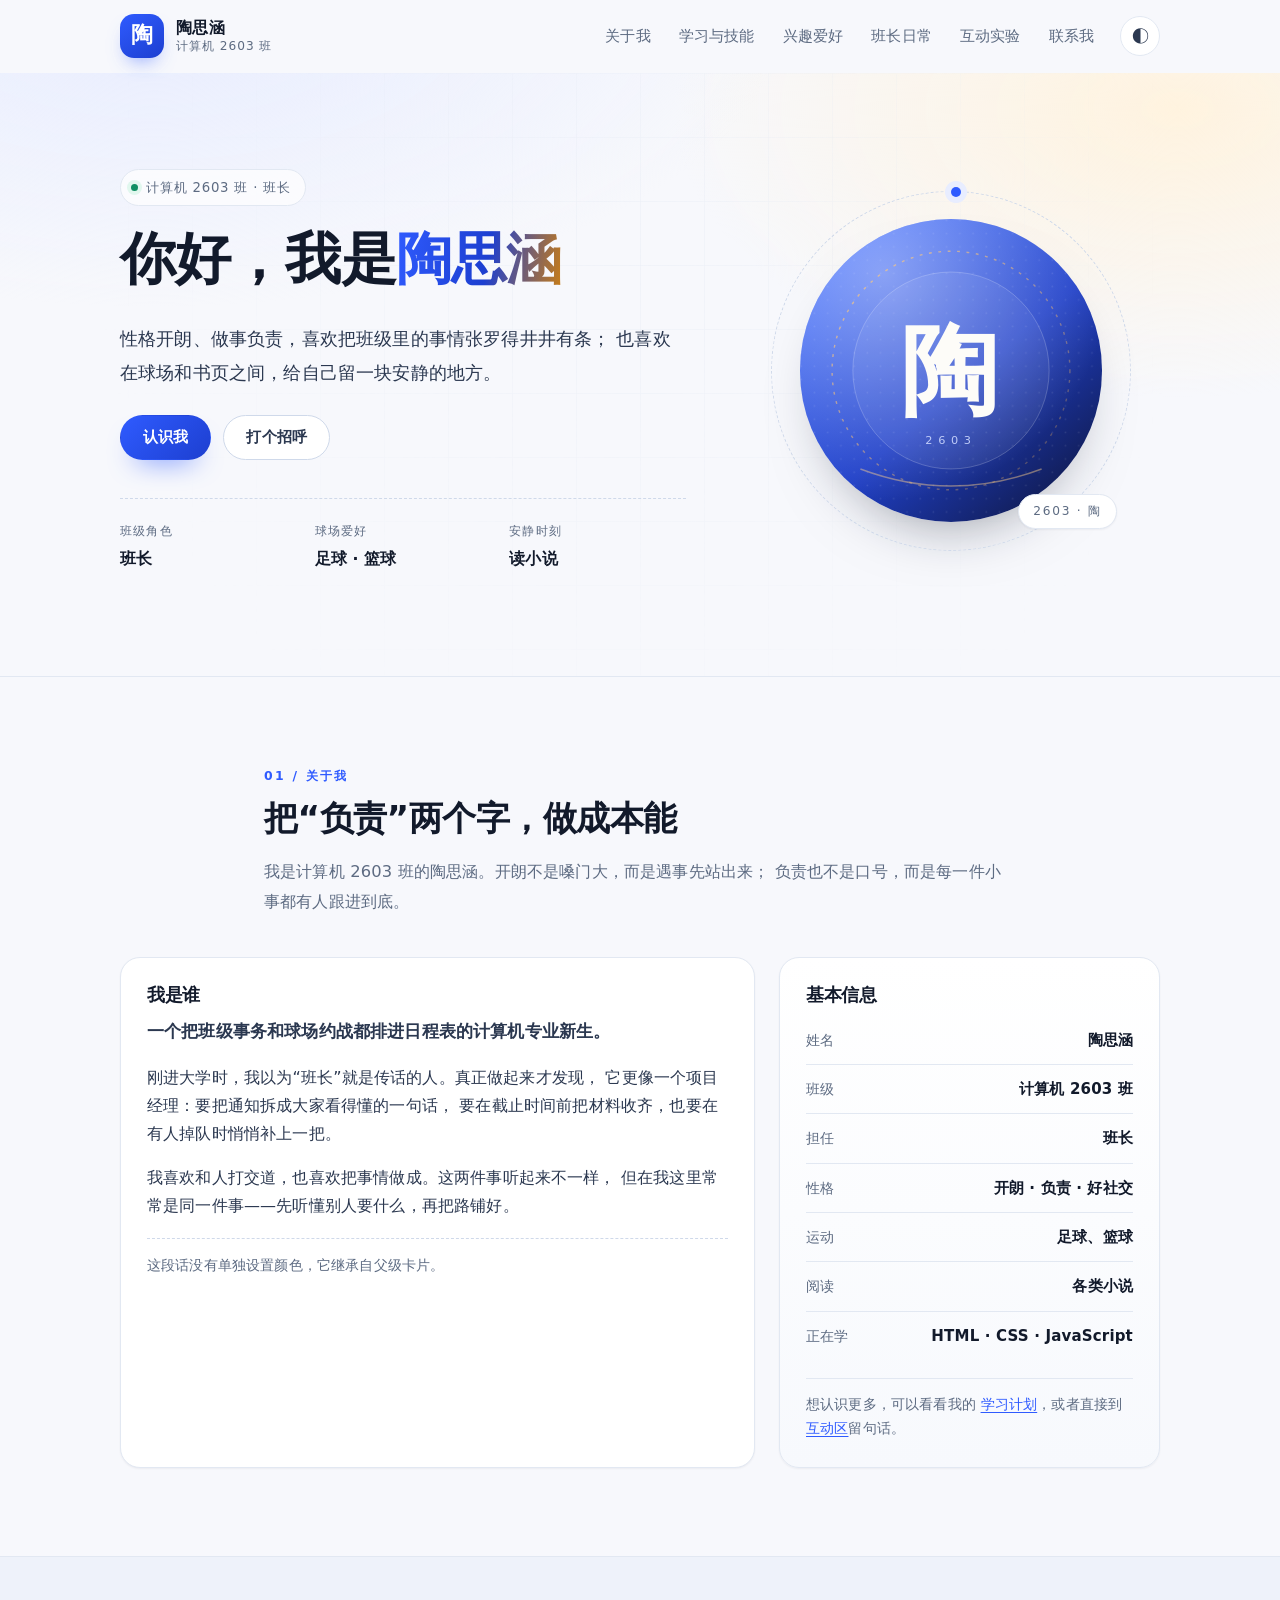
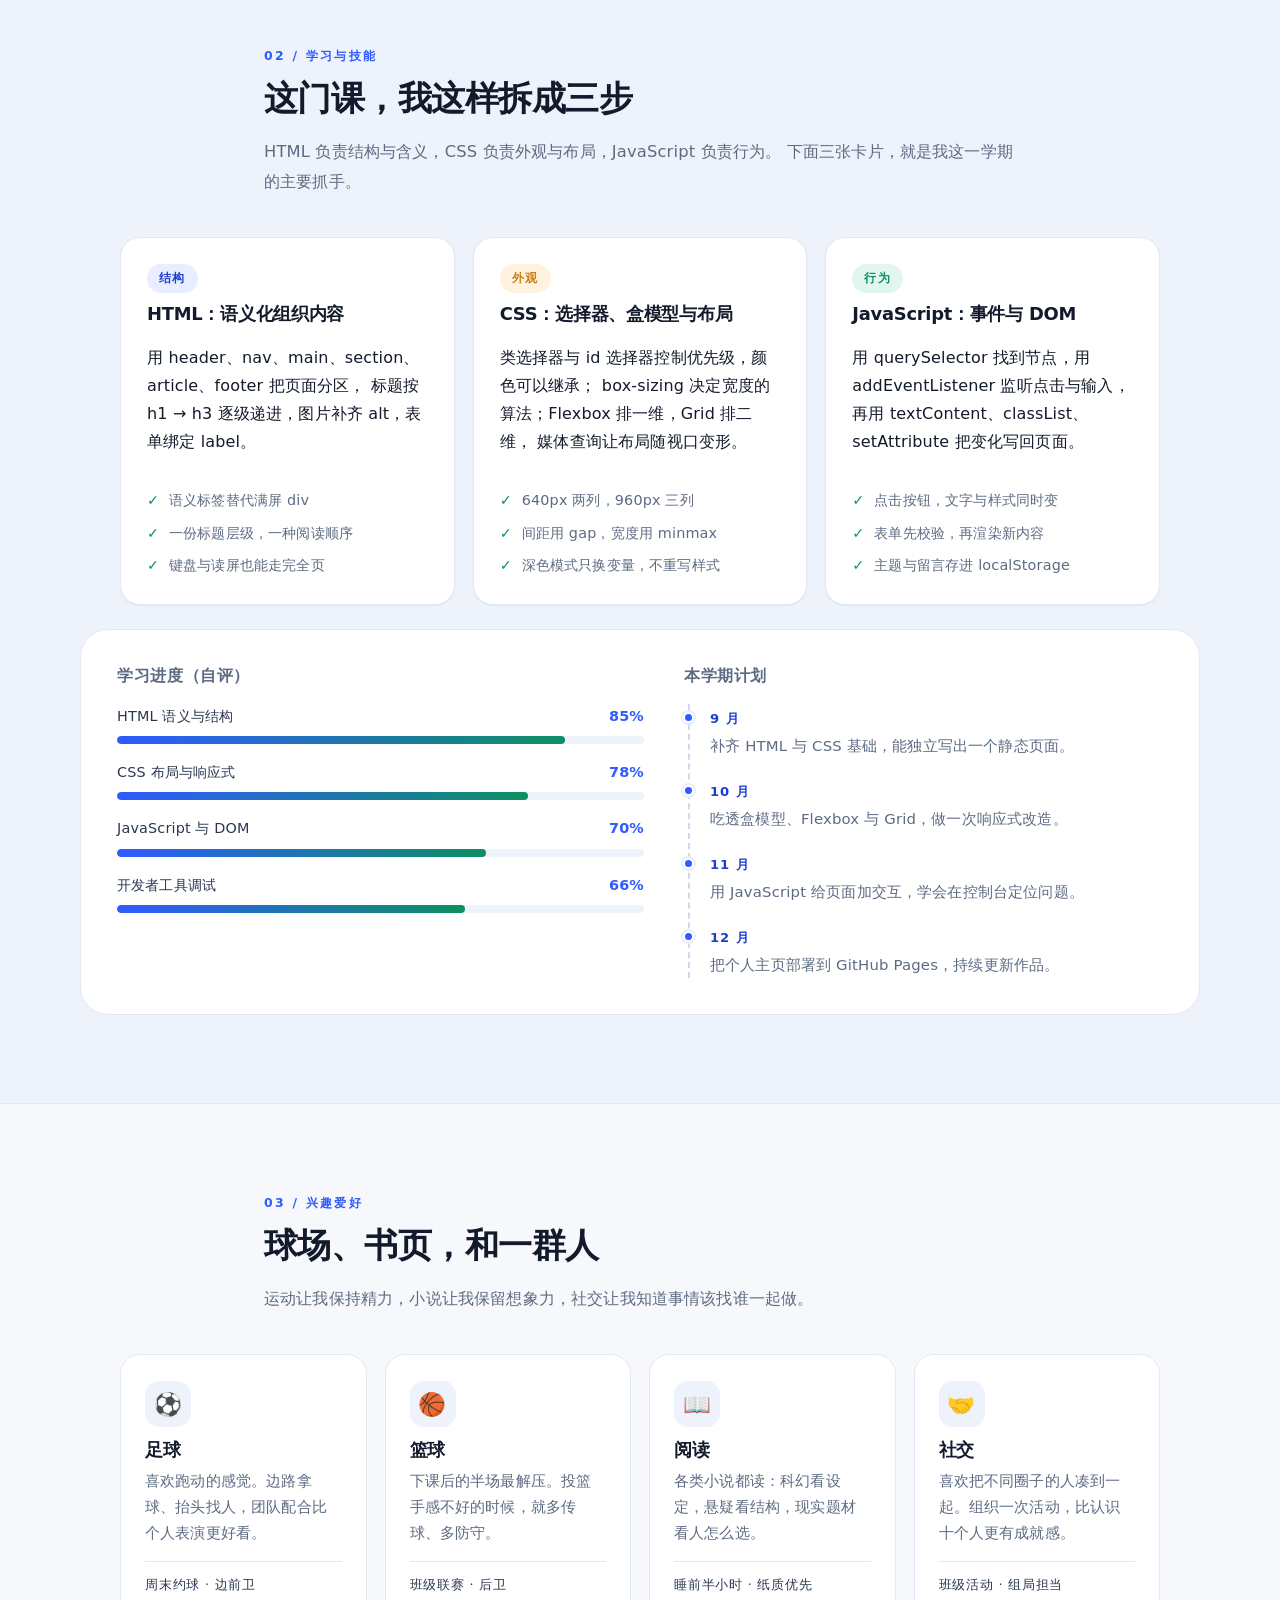
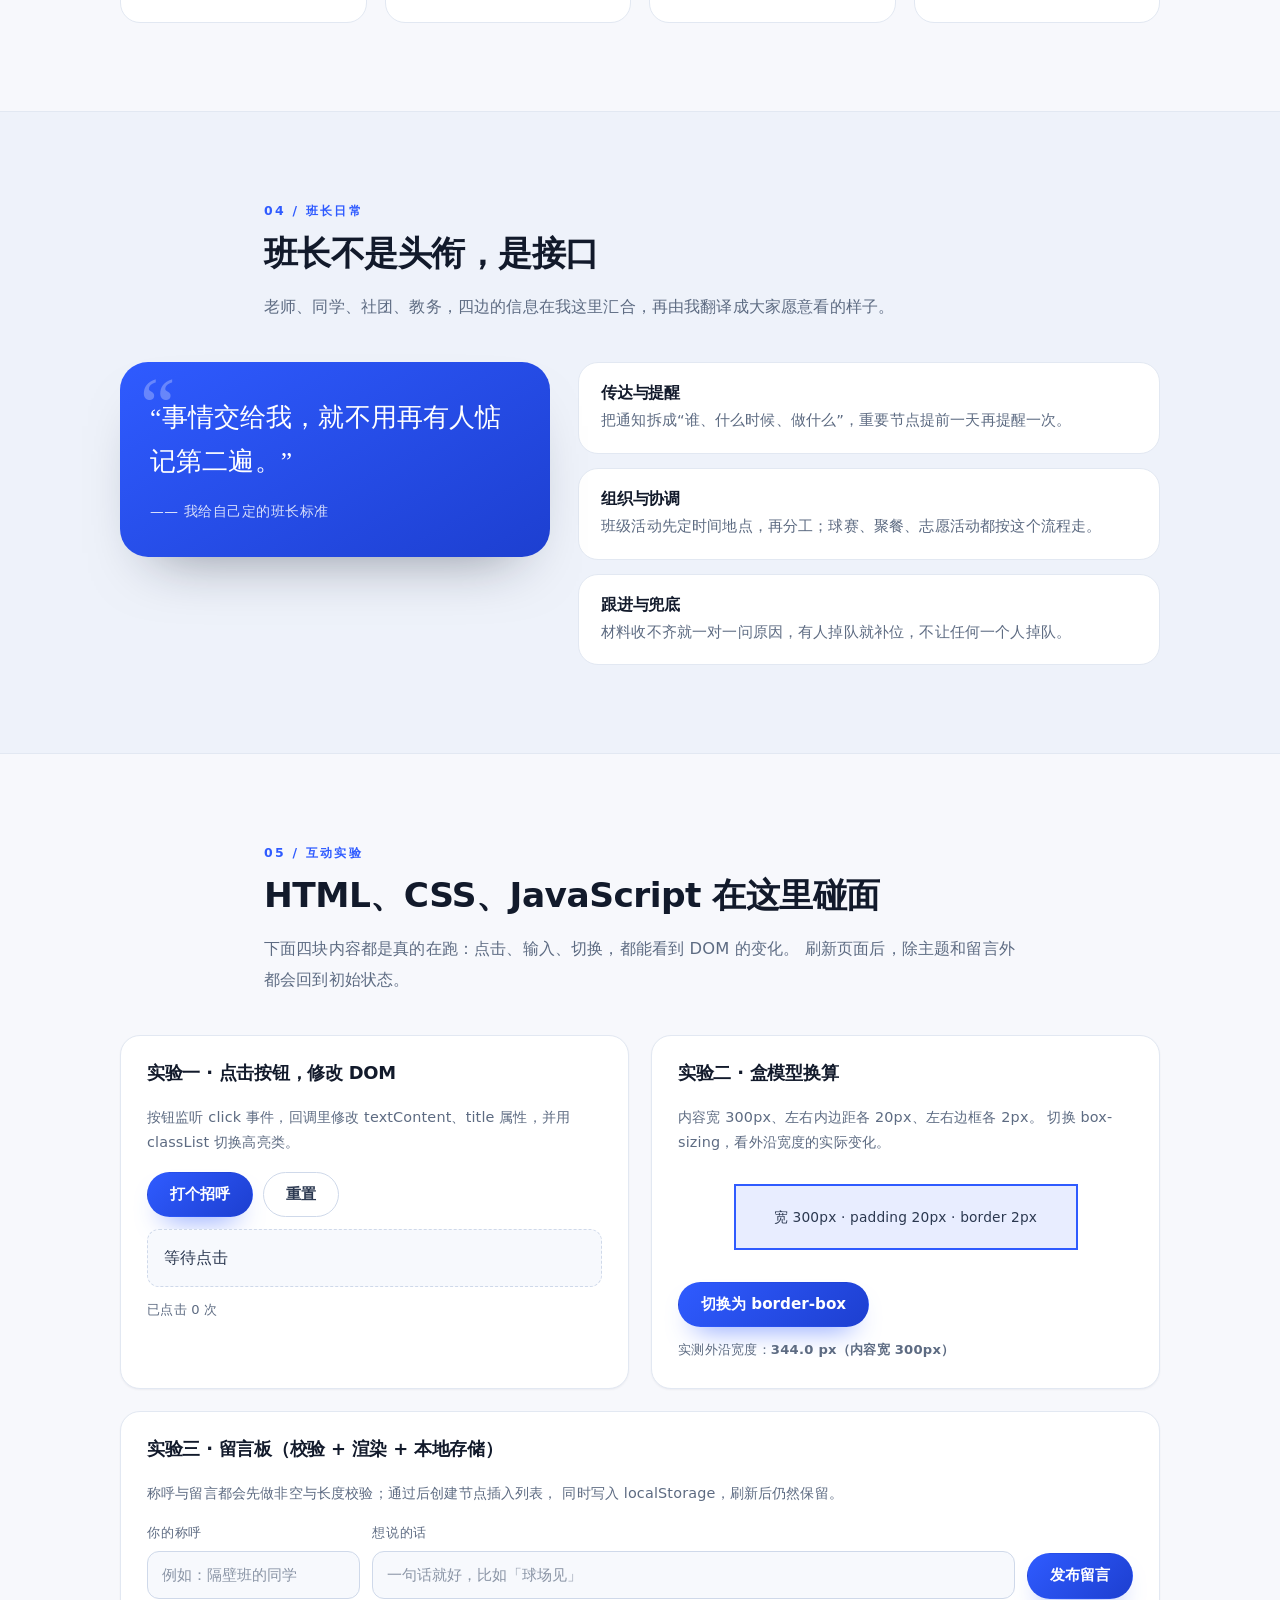
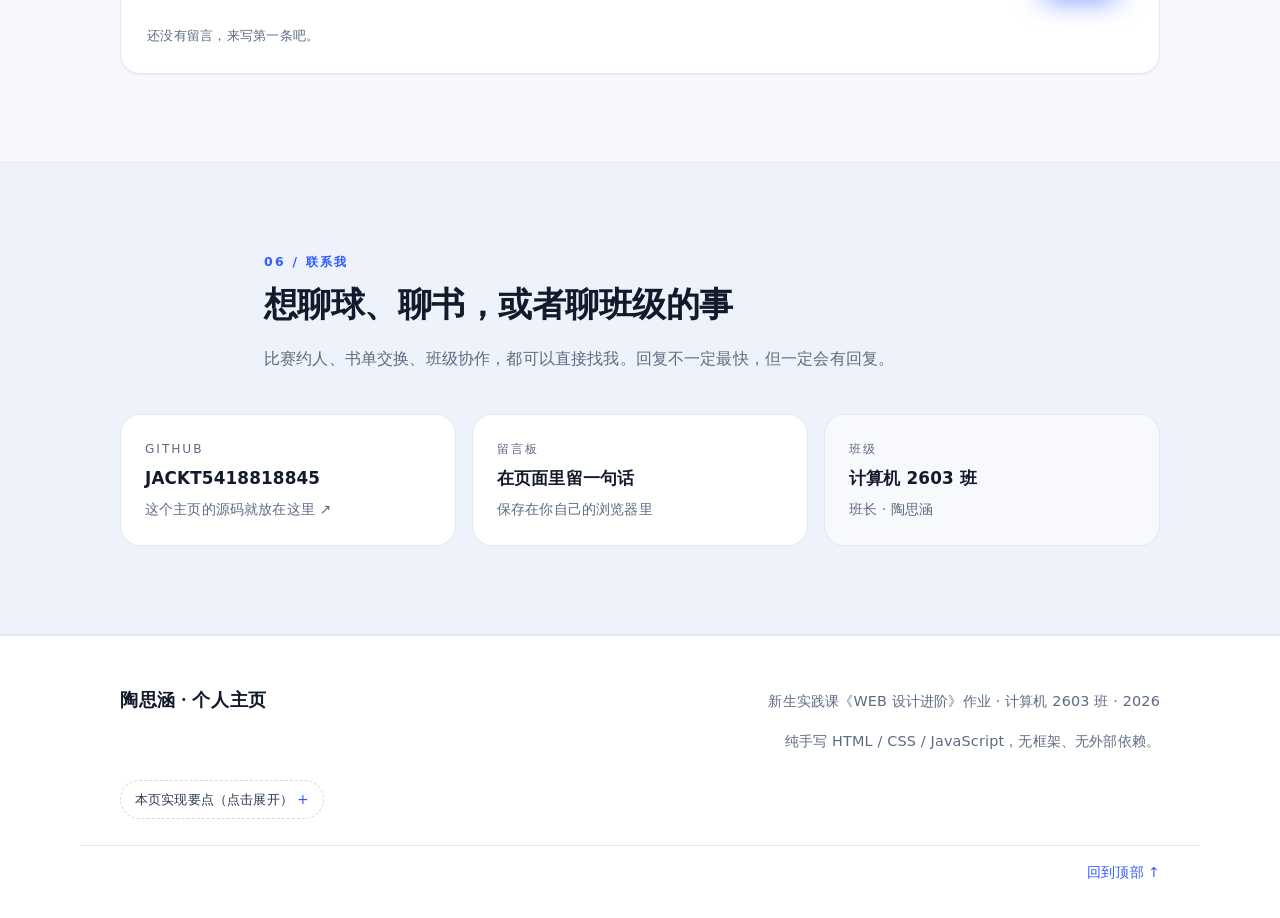
==== index.html @ db50f6ca "初始提交：陶思涵个人主页（HTML/CSS/JavaScript 手写，含交互实验区）" ====
<!doctype html>
<html lang="zh-CN">
<head>
  <meta charset="UTF-8">
  <meta name="viewport" content="width=device-width, initial-scale=1">
  <meta name="description" content="陶思涵的个人主页：计算机 2603 班班长，喜欢足球、篮球与阅读。用 HTML、CSS 与 JavaScript 从零手写。">
  <meta name="author" content="陶思涵">
  <meta name="theme-color" content="#f6f7fb">
  <title>陶思涵 · 个人主页 | 计算机 2603 班</title>
  <link rel="icon" href="assets/favicon.svg" type="image/svg+xml">
  <link rel="stylesheet" href="css/style.css">
  <script src="js/main.js" defer></script>
</head>
<body>
  <a class="skip-link" href="#main">跳到主要内容</a>

  <!-- ============ 页头：品牌、导航、主题切换 ============ -->
  <header class="site-header" id="top">
    <div class="header-inner">
      <a class="brand" href="#top">
        <span class="brand__mark" aria-hidden="true">陶</span>
        <span class="brand__text">
          <strong>陶思涵</strong>
          <small>计算机 2603 班</small>
        </span>
      </a>

      <button class="nav-toggle" id="nav-toggle" type="button"
              aria-expanded="false" aria-controls="primary-nav" aria-label="打开导航菜单">
        <span></span><span></span><span></span>
      </button>

      <nav class="site-nav" id="primary-nav" aria-label="主导航">
        <ul>
          <li><a href="#about">关于我</a></li>
          <li><a href="#skills">学习与技能</a></li>
          <li><a href="#interests">兴趣爱好</a></li>
          <li><a href="#duty">班长日常</a></li>
          <li><a href="#lab">互动实验</a></li>
          <li><a href="#contact">联系我</a></li>
        </ul>
      </nav>

      <button class="theme-toggle" id="theme-toggle" type="button"
              aria-pressed="false" aria-label="切换到深色模式">
        <span class="theme-toggle__icon" aria-hidden="true">◐</span>
      </button>
    </div>
  </header>

  <main id="main">
    <!-- ============ 首屏 ============ -->
    <section class="hero" aria-labelledby="hero-title">
      <div class="hero__glow" aria-hidden="true"></div>
      <div class="hero__inner">
        <div class="hero__copy">
          <p class="eyebrow">
            <span class="dot" aria-hidden="true"></span>
            计算机 2603 班 · 班长
          </p>
          <h1 id="hero-title">
            你好，我是<strong>陶思涵</strong>
          </h1>
          <p class="hero__lead">
            性格开朗、做事负责，喜欢把班级里的事情张罗得井井有条；
            也喜欢在球场和书页之间，给自己留一块安静的地方。
          </p>
          <div class="hero__actions">
            <a class="btn btn--primary" href="#about">认识我</a>
            <a class="btn btn--ghost" href="#lab">打个招呼</a>
          </div>
          <dl class="hero__stats">
            <div>
              <dt>班级角色</dt>
              <dd>班长</dd>
            </div>
            <div>
              <dt>球场爱好</dt>
              <dd>足球 · 篮球</dd>
            </div>
            <div>
              <dt>安静时刻</dt>
              <dd>读小说</dd>
            </div>
          </dl>
        </div>

        <div class="hero__portrait">
          <div class="portrait-ring" aria-hidden="true"></div>
          <img class="portrait" src="assets/avatar.svg" width="320" height="320"
               alt="陶思涵的头像：深蓝底色上的「陶」字标识">
          <p class="portrait__caption">2603 · 陶</p>
        </div>
      </div>
    </section>

    <!-- ============ 关于我 ============ -->
    <section class="section" id="about" aria-labelledby="about-title">
      <header class="section__head reveal">
        <p class="section__index">01 / 关于我</p>
        <h2 id="about-title">把“负责”两个字，做成本能</h2>
        <p class="section__desc">
          我是计算机 2603 班的陶思涵。开朗不是嗓门大，而是遇事先站出来；
          负责也不是口号，而是每一件小事都有人跟进到底。
        </p>
      </header>

      <div class="about-grid">
        <article class="card card--intro reveal">
          <h3>我是谁</h3>
          <p class="lede">
            一个把班级事务和球场约战都排进日程表的计算机专业新生。
          </p>
          <p>
            刚进大学时，我以为“班长”就是传话的人。真正做起来才发现，
            它更像一个项目经理：要把通知拆成大家看得懂的一句话，
            要在截止时间前把材料收齐，也要在有人掉队时悄悄补上一把。
          </p>
          <p>
            我喜欢和人打交道，也喜欢把事情做成。这两件事听起来不一样，
            但在我这里常常是同一件事——先听懂别人要什么，再把路铺好。
          </p>
          <p class="inherit-note">
            这段话没有单独设置颜色，它继承自父级卡片。
          </p>
        </article>

        <aside class="card card--facts reveal" aria-labelledby="facts-title">
          <h3 id="facts-title">基本信息</h3>
          <dl class="facts">
            <div><dt>姓名</dt><dd>陶思涵</dd></div>
            <div><dt>班级</dt><dd>计算机 2603 班</dd></div>
            <div><dt>担任</dt><dd>班长</dd></div>
            <div><dt>性格</dt><dd>开朗 · 负责 · 好社交</dd></div>
            <div><dt>运动</dt><dd>足球、篮球</dd></div>
            <div><dt>阅读</dt><dd>各类小说</dd></div>
            <div><dt>正在学</dt><dd>HTML · CSS · JavaScript</dd></div>
          </dl>
          <p class="facts__note">
            想认识更多，可以看看我的
            <a href="#skills">学习计划</a>，或者直接到<a href="#lab">互动区</a>留句话。
          </p>
        </aside>
      </div>
    </section>

    <!-- ============ 学习与技能 ============ -->
    <section class="section section--tint" id="skills" aria-labelledby="skills-title">
      <header class="section__head reveal">
        <p class="section__index">02 / 学习与技能</p>
        <h2 id="skills-title">这门课，我这样拆成三步</h2>
        <p class="section__desc">
          HTML 负责结构与含义，CSS 负责外观与布局，JavaScript 负责行为。
          下面三张卡片，就是我这一学期的主要抓手。
        </p>
      </header>

      <div class="skill-cards">
        <article class="card card--skill reveal">
          <span class="card__tag">结构</span>
          <h3>HTML：语义化组织内容</h3>
          <p>
            用 header、nav、main、section、article、footer 把页面分区，
            标题按 h1 → h3 逐级递进，图片补齐 alt，表单绑定 label。
          </p>
          <ul class="check-list">
            <li>语义标签替代满屏 div</li>
            <li>一份标题层级，一种阅读顺序</li>
            <li>键盘与读屏也能走完全页</li>
          </ul>
        </article>

        <article class="card card--skill reveal">
          <span class="card__tag card__tag--alt">外观</span>
          <h3>CSS：选择器、盒模型与布局</h3>
          <p>
            类选择器与 id 选择器控制优先级，颜色可以继承；
            box-sizing 决定宽度的算法；Flexbox 排一维，Grid 排二维，
            媒体查询让布局随视口变形。
          </p>
          <ul class="check-list">
            <li>640px 两列，960px 三列</li>
            <li>间距用 gap，宽度用 minmax</li>
            <li>深色模式只换变量，不重写样式</li>
          </ul>
        </article>

        <article class="card card--skill reveal">
          <span class="card__tag card__tag--third">行为</span>
          <h3>JavaScript：事件与 DOM</h3>
          <p>
            用 querySelector 找到节点，用 addEventListener 监听点击与输入，
            再用 textContent、classList、setAttribute 把变化写回页面。
          </p>
          <ul class="check-list">
            <li>点击按钮，文字与样式同时变</li>
            <li>表单先校验，再渲染新内容</li>
            <li>主题与留言存进 localStorage</li>
          </ul>
        </article>
      </div>

      <div class="skills-panel reveal">
        <div class="skills-panel__meters">
          <h3>学习进度（自评）</h3>
          <div class="meter">
            <div class="meter__label"><span>HTML 语义与结构</span><span>85%</span></div>
            <div class="meter__track"><div class="meter__bar" style="--value: 85%"></div></div>
          </div>
          <div class="meter">
            <div class="meter__label"><span>CSS 布局与响应式</span><span>78%</span></div>
            <div class="meter__track"><div class="meter__bar" style="--value: 78%"></div></div>
          </div>
          <div class="meter">
            <div class="meter__label"><span>JavaScript 与 DOM</span><span>70%</span></div>
            <div class="meter__track"><div class="meter__bar" style="--value: 70%"></div></div>
          </div>
          <div class="meter">
            <div class="meter__label"><span>开发者工具调试</span><span>66%</span></div>
            <div class="meter__track"><div class="meter__bar" style="--value: 66%"></div></div>
          </div>
        </div>

        <div class="skills-panel__plan">
          <h3>本学期计划</h3>
          <ol class="timeline">
            <li>
              <span class="timeline__when">9 月</span>
              <p>补齐 HTML 与 CSS 基础，能独立写出一个静态页面。</p>
            </li>
            <li>
              <span class="timeline__when">10 月</span>
              <p>吃透盒模型、Flexbox 与 Grid，做一次响应式改造。</p>
            </li>
            <li>
              <span class="timeline__when">11 月</span>
              <p>用 JavaScript 给页面加交互，学会在控制台定位问题。</p>
            </li>
            <li>
              <span class="timeline__when">12 月</span>
              <p>把个人主页部署到 GitHub Pages，持续更新作品。</p>
            </li>
          </ol>
        </div>
      </div>
    </section>

    <!-- ============ 兴趣爱好 ============ -->
    <section class="section" id="interests" aria-labelledby="interests-title">
      <header class="section__head reveal">
        <p class="section__index">03 / 兴趣爱好</p>
        <h2 id="interests-title">球场、书页，和一群人</h2>
        <p class="section__desc">
          运动让我保持精力，小说让我保留想象力，社交让我知道事情该找谁一起做。
        </p>
      </header>

      <div class="interest-grid">
        <article class="interest reveal">
          <span class="interest__icon" aria-hidden="true">⚽</span>
          <h3>足球</h3>
          <p>喜欢跑动的感觉。边路拿球、抬头找人，团队配合比个人表演更好看。</p>
          <p class="interest__meta">周末约球 · 边前卫</p>
        </article>
        <article class="interest reveal">
          <span class="interest__icon" aria-hidden="true">🏀</span>
          <h3>篮球</h3>
          <p>下课后的半场最解压。投篮手感不好的时候，就多传球、多防守。</p>
          <p class="interest__meta">班级联赛 · 后卫</p>
        </article>
        <article class="interest reveal">
          <span class="interest__icon" aria-hidden="true">📖</span>
          <h3>阅读</h3>
          <p>各类小说都读：科幻看设定，悬疑看结构，现实题材看人怎么选。</p>
          <p class="interest__meta">睡前半小时 · 纸质优先</p>
        </article>
        <article class="interest reveal">
          <span class="interest__icon" aria-hidden="true">🤝</span>
          <h3>社交</h3>
          <p>喜欢把不同圈子的人凑到一起。组织一次活动，比认识十个人更有成就感。</p>
          <p class="interest__meta">班级活动 · 组局担当</p>
        </article>
      </div>
    </section>

    <!-- ============ 班长日常 ============ -->
    <section class="section section--tint" id="duty" aria-labelledby="duty-title">
      <header class="section__head reveal">
        <p class="section__index">04 / 班长日常</p>
        <h2 id="duty-title">班长不是头衔，是接口</h2>
        <p class="section__desc">
          老师、同学、社团、教务，四边的信息在我这里汇合，再由我翻译成大家愿意看的样子。
        </p>
      </header>

      <div class="duty-grid">
        <blockquote class="quote reveal">
          <p>“事情交给我，就不用再有人惦记第二遍。”</p>
          <footer>—— 我给自己定的班长标准</footer>
        </blockquote>

        <ul class="duty-list reveal">
          <li>
            <h3>传达与提醒</h3>
            <p>把通知拆成“谁、什么时候、做什么”，重要节点提前一天再提醒一次。</p>
          </li>
          <li>
            <h3>组织与协调</h3>
            <p>班级活动先定时间地点，再分工；球赛、聚餐、志愿活动都按这个流程走。</p>
          </li>
          <li>
            <h3>跟进与兜底</h3>
            <p>材料收不齐就一对一问原因，有人掉队就补位，不让任何一个人掉队。</p>
          </li>
        </ul>
      </div>
    </section>

    <!-- ============ 互动实验区 ============ -->
    <section class="section" id="lab" aria-labelledby="lab-title">
      <header class="section__head reveal">
        <p class="section__index">05 / 互动实验</p>
        <h2 id="lab-title">HTML、CSS、JavaScript 在这里碰面</h2>
        <p class="section__desc">
          下面四块内容都是真的在跑：点击、输入、切换，都能看到 DOM 的变化。
          刷新页面后，除主题和留言外都会回到初始状态。
        </p>
      </header>

      <div class="lab-grid">
        <!-- 实验一：事件与 DOM -->
        <article class="card lab-card reveal">
          <h3>实验一 · 点击按钮，修改 DOM</h3>
          <p class="lab-card__hint">
            按钮监听 click 事件，回调里修改 textContent、title 属性，并用 classList 切换高亮类。
          </p>
          <div class="demo-actions">
            <button class="btn btn--primary" id="hello-btn" type="button">打个招呼</button>
            <button class="btn btn--ghost" id="reset-hello" type="button">重置</button>
          </div>
          <p class="message" id="message" aria-live="polite">等待点击</p>
          <p class="lab-card__meta">已点击 <span id="click-count">0</span> 次</p>
        </article>

        <!-- 实验二：盒模型 -->
        <article class="card lab-card reveal">
          <h3>实验二 · 盒模型换算</h3>
          <p class="lab-card__hint">
            内容宽 300px、左右内边距各 20px、左右边框各 2px。
            切换 box-sizing，看外沿宽度的实际变化。
          </p>
          <div class="box-stage">
            <div class="box-demo" id="box-demo">宽 300px · padding 20px · border 2px</div>
          </div>
          <div class="demo-actions">
            <button class="btn btn--primary" id="box-toggle" type="button" aria-pressed="false">
              切换为 border-box
            </button>
          </div>
          <p class="lab-card__meta">
            实测外沿宽度：<strong id="box-width">—</strong>
          </p>
        </article>

        <!-- 实验三：表单校验与渲染 -->
        <article class="card lab-card lab-card--wide reveal">
          <h3>实验三 · 留言板（校验 + 渲染 + 本地存储）</h3>
          <p class="lab-card__hint">
            称呼与留言都会先做非空与长度校验；通过后创建节点插入列表，
            同时写入 localStorage，刷新后仍然保留。
          </p>
          <form class="guest-form" id="guest-form" novalidate>
            <div class="field">
              <label for="guest-name">你的称呼</label>
              <input id="guest-name" name="name" type="text" maxlength="12"
                     placeholder="例如：隔壁班的同学" autocomplete="nickname">
            </div>
            <div class="field field--grow">
              <label for="guest-message">想说的话</label>
              <input id="guest-message" name="message" type="text" maxlength="60"
                     placeholder="一句话就好，比如「球场见」">
            </div>
            <button class="btn btn--primary" type="submit">发布留言</button>
          </form>
          <p class="form-error" id="form-error" role="alert" hidden></p>
          <ul class="guest-list" id="guest-list" aria-live="polite"></ul>
          <p class="lab-card__meta" id="guest-empty">还没有留言，来写第一条吧。</p>
        </article>
      </div>
    </section>

    <!-- ============ 联系我 ============ -->
    <section class="section section--tint" id="contact" aria-labelledby="contact-title">
      <header class="section__head reveal">
        <p class="section__index">06 / 联系我</p>
        <h2 id="contact-title">想聊球、聊书，或者聊班级的事</h2>
        <p class="section__desc">
          比赛约人、书单交换、班级协作，都可以直接找我。回复不一定最快，但一定会有回复。
        </p>
      </header>

      <div class="contact-grid">
        <a class="contact-card reveal" href="https://github.com/JACKT5418818845" target="_blank" rel="noopener noreferrer">
          <span class="contact-card__label">GitHub</span>
          <strong>JACKT5418818845</strong>
          <span class="contact-card__note">这个主页的源码就放在这里 ↗</span>
        </a>
        <a class="contact-card reveal" href="#lab">
          <span class="contact-card__label">留言板</span>
          <strong>在页面里留一句话</strong>
          <span class="contact-card__note">保存在你自己的浏览器里</span>
        </a>
        <div class="contact-card contact-card--static reveal">
          <span class="contact-card__label">班级</span>
          <strong>计算机 2603 班</strong>
          <span class="contact-card__note">班长 · 陶思涵</span>
        </div>
      </div>
    </section>
  </main>

  <!-- ============ 页脚 ============ -->
  <footer class="site-footer">
    <div class="footer-inner">
      <p class="footer-brand">陶思涵 · 个人主页</p>
      <p class="footer-meta">
        新生实践课《WEB 设计进阶》作业 ·
        计算机 2603 班 ·
        <span id="year">2026</span>
      </p>
      <p class="footer-meta">
        纯手写 HTML / CSS / JavaScript，无框架、无外部依赖。
      </p>
    </div>

    <details class="impl-notes">
      <summary>本页实现要点（点击展开）</summary>
      <ol>
        <li>语义结构：header / nav / main / section / article / aside / footer，标题按 h1 → h3 递减。</li>
        <li>样式与继承：外链 CSS，:root 变量统一色板；.card--intro 的段落不设 color，继承父级。</li>
        <li>盒模型：实验二的盒子可在 content-box 与 border-box 间切换，宽度由 JS 实测。</li>
        <li>布局：页头用 Flexbox，卡片区用 Grid，640px 两列、960px 三列。</li>
        <li>交互：点击、输入、提交、滚动都会触发 JS，DOM 通过 textContent / classList / setAttribute / createElement 更新。</li>
        <li>持久化：主题与留言写入 localStorage，刷新后恢复。</li>
        <li>可访问性：跳转链接、可见焦点、aria-expanded / aria-live、prefers-reduced-motion。</li>
      </ol>
    </details>

    <p class="footer-top"><a href="#top">回到顶部 ↑</a></p>
  </footer>
</body>
</html>
---- css/style.css ----
﻿/* ==========================================================================
   陶思涵 · 个人主页样式
   结构：设计变量 → 基础样式 → 页头 → 首屏 → 通用区块 → 各内容区块 → 页脚 → 响应式
   ========================================================================== */

/* ---------- 1. 设计变量（深色模式只覆盖这一层） ---------- */
:root {
  --bg: #f7f8fc;
  --bg-tint: #eef2fa;
  --surface: #ffffff;
  --surface-soft: #f7f9fd;
  --ink: #121a2b;
  --ink-soft: #2b3850;
  --muted: #5d6b82;
  --line: #e2e8f2;
  --line-strong: #cfd9ea;
  --accent: #2f5bff;
  --accent-deep: #1d3fd0;
  --solid: #2f5bff;
  --solid-deep: #1d3fd0;
  --accent-soft: #e8edff;
  --amber: #c97d15;
  --amber-soft: #fff3df;
  --mint: #0f8f63;
  --mint-soft: #e1f7ee;
  --highlight: #fff3cd;
  --highlight-ink: #6b4a00;

  --shadow-sm: 0 1px 2px rgba(18, 26, 43, 0.05);
  --shadow-md: 0 18px 40px -28px rgba(18, 26, 43, 0.45);
  --shadow-lg: 0 30px 60px -34px rgba(18, 26, 43, 0.5);

  --radius: 20px;
  --radius-lg: 28px;
  --radius-sm: 12px;
  --max: 1120px;
  --gutter: 20px;

  --font-sans: "Segoe UI", system-ui, -apple-system, "PingFang SC",
    "Microsoft YaHei", "Hiragino Sans GB", sans-serif;
  --font-serif: "Songti SC", "Source Han Serif SC", Georgia, "Times New Roman", serif;

  color-scheme: light;
}

[data-theme="dark"] {
  --bg: #0a0f1a;
  --bg-tint: #0e1524;
  --surface: #141c2d;
  --surface-soft: #101727;
  --ink: #e9eefb;
  --ink-soft: #c8d3e8;
  --muted: #96a4bf;
  --line: #243049;
  --line-strong: #35456a;
  --accent: #7d99ff;
  --accent-deep: #a8bbff;
  --solid: #3f5be0;
  --solid-deep: #2a3fb0;
  --accent-soft: #1b2540;
  --amber: #f0b25c;
  --amber-soft: #2a2214;
  --mint: #56d3a4;
  --mint-soft: #122a23;
  --highlight: #3a2f10;
  --highlight-ink: #ffe6a8;

  --shadow-sm: 0 1px 2px rgba(0, 0, 0, 0.4);
  --shadow-md: 0 20px 44px -30px rgba(0, 0, 0, 0.9);
  --shadow-lg: 0 34px 64px -36px rgba(0, 0, 0, 0.95);

  color-scheme: dark;
}

/* ---------- 2. 基础样式 ---------- */
*,
*::before,
*::after {
  box-sizing: border-box;
}

html {
  scroll-behavior: smooth;
  -webkit-text-size-adjust: 100%;
  overflow-x: clip;
}

body {
  margin: 0;
  padding: 0;
  background: var(--bg);
  color: var(--ink);
  font-family: var(--font-sans);
  font-size: 16px;
  line-height: 1.75;
  letter-spacing: 0.01em;
  -webkit-font-smoothing: antialiased;
  transition: background-color 0.35s ease, color 0.35s ease;
}

h1,
h2,
h3 {
  margin: 0 0 0.5em;
  line-height: 1.25;
  letter-spacing: -0.015em;
  text-wrap: balance;
}

h1 {
  font-size: clamp(2.1rem, 1.2rem + 3.6vw, 3.5rem);
  font-weight: 700;
}

h2 {
  font-size: clamp(1.5rem, 1.1rem + 1.6vw, 2.15rem);
  font-weight: 700;
}

h3 {
  font-size: 1.12rem;
  font-weight: 650;
}

p {
  margin: 0 0 1em;
}

a {
  color: var(--accent);
  text-decoration-thickness: 1px;
  text-underline-offset: 3px;
}

a:hover {
  color: var(--accent-deep);
}

img {
  display: block;
  max-width: 100%;
  height: auto;
}

ul,
ol {
  margin: 0;
  padding: 0;
  list-style: none;
}

:focus-visible {
  outline: 3px solid var(--accent);
  outline-offset: 3px;
  border-radius: 6px;
}

::selection {
  background: var(--accent-soft);
  color: var(--accent-deep);
}

.skip-link {
  position: absolute;
  left: 50%;
  top: 8px;
  transform: translate(-50%, -180%);
  z-index: 100;
  padding: 10px 18px;
  border-radius: 999px;
  background: var(--ink);
  color: var(--bg);
  font-weight: 600;
  text-decoration: none;
  transition: transform 0.2s ease;
}

.skip-link:focus {
  transform: translate(-50%, 0);
  color: var(--bg);
}

/* ---------- 3. 页头 ---------- */
.site-header {
  position: sticky;
  top: 0;
  z-index: 50;
  background: color-mix(in srgb, var(--bg) 82%, transparent);
  border-bottom: 1px solid transparent;
  backdrop-filter: saturate(140%) blur(14px);
  transition: border-color 0.3s ease, background-color 0.3s ease;
}

.site-header.is-scrolled {
  border-bottom-color: var(--line);
  background: color-mix(in srgb, var(--bg) 92%, transparent);
}

.header-inner {
  display: flex;
  align-items: center;
  gap: 14px;
  max-width: var(--max);
  margin: 0 auto;
  padding: 14px var(--gutter);
}

.brand {
  display: inline-flex;
  align-items: center;
  gap: 12px;
  margin-right: auto;
  color: var(--ink);
  text-decoration: none;
}

.brand:hover {
  color: var(--ink);
}

.brand__mark {
  display: grid;
  place-items: center;
  width: 44px;
  height: 44px;
  border-radius: 14px;
  background: linear-gradient(145deg, var(--solid), var(--solid-deep));
  color: #fff;
  font-family: var(--font-serif);
  font-size: 1.35rem;
  font-weight: 600;
  box-shadow: 0 10px 22px -12px var(--solid);
}

.brand__text {
  display: flex;
  flex-direction: column;
  line-height: 1.25;
}

.brand__text strong {
  font-size: 1.02rem;
  letter-spacing: 0.02em;
}

.brand__text small {
  color: var(--muted);
  font-size: 0.76rem;
  letter-spacing: 0.08em;
}

.site-nav ul {
  display: flex;
  align-items: center;
  gap: 4px;
}

.site-nav a {
  display: block;
  padding: 8px 12px;
  border-radius: 999px;
  color: var(--muted);
  font-size: 0.92rem;
  text-decoration: none;
  transition: color 0.2s ease, background-color 0.2s ease;
}

.site-nav a:hover {
  color: var(--ink);
  background: var(--bg-tint);
}

.site-nav a.is-active {
  color: var(--accent-deep);
  background: var(--accent-soft);
  font-weight: 600;
}

.theme-toggle {
  display: grid;
  place-items: center;
  width: 40px;
  height: 40px;
  padding: 0;
  border: 1px solid var(--line);
  border-radius: 50%;
  background: var(--surface);
  color: var(--ink-soft);
  font-size: 1.05rem;
  cursor: pointer;
  transition: transform 0.25s ease, border-color 0.25s ease, color 0.25s ease;
}

.theme-toggle:hover {
  border-color: var(--accent);
  color: var(--accent);
  transform: rotate(-18deg);
}

.nav-toggle {
  display: none;
  flex-direction: column;
  justify-content: center;
  gap: 5px;
  width: 42px;
  height: 40px;
  padding: 0 10px;
  border: 1px solid var(--line);
  border-radius: 12px;
  background: var(--surface);
  cursor: pointer;
}

.nav-toggle span {
  display: block;
  height: 2px;
  border-radius: 2px;
  background: var(--ink-soft);
  transition: transform 0.25s ease, opacity 0.2s ease;
}

.nav-toggle[aria-expanded="true"] span:nth-child(1) {
  transform: translateY(7px) rotate(45deg);
}

.nav-toggle[aria-expanded="true"] span:nth-child(2) {
  opacity: 0;
}

.nav-toggle[aria-expanded="true"] span:nth-child(3) {
  transform: translateY(-7px) rotate(-45deg);
}

/* ---------- 4. 首屏 ---------- */
.hero {
  position: relative;
  overflow: hidden;
  border-bottom: 1px solid var(--line);
  background:
    radial-gradient(900px 420px at 12% -10%, var(--accent-soft), transparent 70%),
    radial-gradient(700px 400px at 92% 6%, var(--amber-soft), transparent 72%),
    var(--bg);
}

.hero__glow {
  position: absolute;
  inset: 0;
  background-image:
    linear-gradient(to right, color-mix(in srgb, var(--line) 60%, transparent) 1px, transparent 1px),
    linear-gradient(to bottom, color-mix(in srgb, var(--line) 60%, transparent) 1px, transparent 1px);
  background-size: 64px 64px;
  mask-image: radial-gradient(circle at 50% 30%, #000 0%, transparent 72%);
  opacity: 0.55;
  pointer-events: none;
}

.hero__inner {
  position: relative;
  display: grid;
  grid-template-columns: minmax(0, 1fr);
  gap: 40px;
  max-width: var(--max);
  margin: 0 auto;
  padding: 64px var(--gutter) 72px;
}

.eyebrow {
  display: inline-flex;
  align-items: center;
  gap: 8px;
  margin-bottom: 18px;
  padding: 6px 14px 6px 10px;
  border: 1px solid var(--line);
  border-radius: 999px;
  background: color-mix(in srgb, var(--surface) 70%, transparent);
  color: var(--muted);
  font-size: 0.83rem;
  letter-spacing: 0.06em;
}

.eyebrow .dot {
  width: 7px;
  height: 7px;
  border-radius: 50%;
  background: var(--mint);
  box-shadow: 0 0 0 4px var(--mint-soft);
}

.hero h1 strong {
  display: inline-block;
  background: linear-gradient(100deg, var(--accent), var(--accent-deep) 55%, var(--amber));
  -webkit-background-clip: text;
  background-clip: text;
  color: transparent;
}

.hero__lead {
  max-width: 34em;
  margin-top: 18px;
  color: var(--ink-soft);
  font-size: clamp(1rem, 0.96rem + 0.3vw, 1.13rem);
  line-height: 1.85;
}

.hero__actions {
  display: flex;
  flex-wrap: wrap;
  gap: 12px;
  margin-top: 26px;
}

.btn {
  display: inline-flex;
  align-items: center;
  justify-content: center;
  gap: 8px;
  padding: 11px 22px;
  border: 1px solid transparent;
  border-radius: 999px;
  font-family: inherit;
  font-size: 0.95rem;
  font-weight: 600;
  line-height: 1.4;
  text-decoration: none;
  cursor: pointer;
  transition: transform 0.18s ease, box-shadow 0.2s ease,
    background-color 0.2s ease, border-color 0.2s ease, color 0.2s ease;
}

.btn:active {
  transform: translateY(1px);
}

.btn--primary {
  background: linear-gradient(135deg, var(--solid), var(--solid-deep));
  color: #fff;
  box-shadow: 0 14px 28px -16px var(--solid);
}

.btn--primary:hover {
  color: #fff;
  transform: translateY(-2px);
  box-shadow: 0 20px 34px -16px var(--solid);
}

.btn--ghost {
  border-color: var(--line-strong);
  background: var(--surface);
  color: var(--ink-soft);
}

.btn--ghost:hover {
  border-color: var(--accent);
  color: var(--accent);
  transform: translateY(-2px);
}

.hero__stats {
  display: grid;
  grid-template-columns: repeat(3, minmax(0, 1fr));
  gap: 10px;
  margin: 38px 0 0;
  padding-top: 22px;
  border-top: 1px dashed var(--line-strong);
}

.hero__stats div {
  min-width: 0;
}

.hero__stats dt {
  color: var(--muted);
  font-size: 0.76rem;
  letter-spacing: 0.1em;
  text-transform: uppercase;
}

.hero__stats dd {
  margin: 2px 0 0;
  color: var(--ink);
  font-size: 0.98rem;
  font-weight: 650;
}

.hero__portrait {
  position: relative;
  display: grid;
  place-items: center;
  align-self: center;
  justify-self: center;
  width: min(100%, 360px);
  aspect-ratio: 1;
}

.portrait-ring {
  position: absolute;
  inset: 0;
  border: 1px dashed var(--line-strong);
  border-radius: 50%;
}

.portrait-ring::after {
  content: "";
  position: absolute;
  top: -5px;
  left: 50%;
  width: 10px;
  height: 10px;
  border-radius: 50%;
  background: var(--accent);
  box-shadow: 0 0 0 6px var(--accent-soft);
  animation: pulse 3.6s ease-in-out infinite;
}

@keyframes pulse {
  0%,
  100% {
    box-shadow: 0 0 0 4px var(--accent-soft);
    transform: scale(1);
  }
  50% {
    box-shadow: 0 0 0 10px transparent;
    transform: scale(1.15);
  }
}

.portrait {
  width: 84%;
  border-radius: 50%;
  box-shadow: var(--shadow-lg);
}

.portrait__caption {
  position: absolute;
  right: 4%;
  bottom: 6%;
  margin: 0;
  padding: 6px 14px;
  border: 1px solid var(--line);
  border-radius: 999px;
  background: var(--surface);
  color: var(--muted);
  font-size: 0.76rem;
  letter-spacing: 0.14em;
  box-shadow: var(--shadow-sm);
}

/* ---------- 5. 通用区块 ---------- */
.section {
  padding: 72px 0;
  scroll-margin-top: 84px;
}

.section--tint {
  background: var(--bg-tint);
  border-block: 1px solid var(--line);
}

.section > * {
  max-width: var(--max);
  margin-inline: auto;
  padding-inline: var(--gutter);
}

.section__head {
  max-width: 46rem;
  margin: 0 auto 40px;
}

.section__index {
  margin: 0 0 10px;
  color: var(--accent);
  font-size: 0.78rem;
  font-weight: 700;
  letter-spacing: 0.18em;
  text-transform: uppercase;
}

.section__desc {
  margin: 0;
  color: var(--muted);
  font-size: 1.02rem;
  line-height: 1.85;
}

.card {
  padding: 26px;
  border: 1px solid var(--line);
  border-radius: var(--radius);
  background: var(--surface);
  box-shadow: var(--shadow-sm);
}

.card h3 {
  color: var(--ink);
}

.card p:last-child {
  margin-bottom: 0;
}

/* 滚动入场（JS 添加 .is-visible） */
.reveal {
  opacity: 0;
  transform: translateY(18px);
  transition: opacity 0.6s ease, transform 0.6s cubic-bezier(0.22, 0.7, 0.3, 1);
}

.reveal.is-visible {
  opacity: 1;
  transform: none;
}

/* ---------- 6. 关于我 ---------- */
.about-grid {
  display: grid;
  grid-template-columns: minmax(0, 1fr);
  gap: 20px;
}

.card--intro .lede {
  color: var(--ink-soft);
  font-size: 1.08rem;
  font-weight: 600;
  line-height: 1.8;
}

.card--intro p {
  color: var(--ink-soft);
}

.inherit-note {
  margin-top: 18px !important;
  padding-top: 14px;
  border-top: 1px dashed var(--line-strong);
  color: var(--muted) !important;
  font-size: 0.86rem;
}

.card--facts {
  background: linear-gradient(180deg, var(--surface), var(--surface-soft));
}

.facts {
  display: grid;
  gap: 0;
  margin: 0;
}

.facts div {
  display: flex;
  align-items: baseline;
  justify-content: space-between;
  gap: 16px;
  padding: 11px 0;
  border-bottom: 1px solid var(--line);
}

.facts div:last-child {
  border-bottom: none;
}

.facts dt {
  flex: none;
  color: var(--muted);
  font-size: 0.86rem;
}

.facts dd {
  margin: 0;
  color: var(--ink);
  font-size: 0.94rem;
  font-weight: 600;
  text-align: right;
}

.facts__note {
  margin: 18px 0 0;
  padding-top: 14px;
  border-top: 1px solid var(--line);
  color: var(--muted);
  font-size: 0.88rem;
  line-height: 1.7;
}

/* ---------- 7. 学习与技能 ---------- */
.skill-cards {
  display: grid;
  grid-template-columns: minmax(0, 1fr);
  gap: 18px;
}

.card--skill {
  display: flex;
  flex-direction: column;
  gap: 10px;
  transition: transform 0.25s ease, box-shadow 0.25s ease, border-color 0.25s ease;
}

.card--skill:hover {
  transform: translateY(-4px);
  border-color: var(--line-strong);
  box-shadow: var(--shadow-md);
}

.card__tag {
  align-self: flex-start;
  padding: 4px 12px;
  border-radius: 999px;
  background: var(--accent-soft);
  color: var(--accent-deep);
  font-size: 0.74rem;
  font-weight: 700;
  letter-spacing: 0.12em;
}

.card__tag--alt {
  background: var(--amber-soft);
  color: var(--amber);
}

.card__tag--third {
  background: var(--mint-soft);
  color: var(--mint);
}

.check-list {
  display: grid;
  gap: 7px;
  margin-top: auto;
  padding-top: 6px;
}

.check-list li {
  position: relative;
  padding-left: 22px;
  color: var(--muted);
  font-size: 0.9rem;
}

.check-list li::before {
  content: "✓";
  position: absolute;
  left: 0;
  top: 0;
  color: var(--mint);
  font-weight: 700;
}

.skills-panel {
  display: grid;
  grid-template-columns: minmax(0, 1fr);
  gap: 28px;
  margin-top: 24px;
  padding: 30px;
  border: 1px solid var(--line);
  border-radius: var(--radius-lg);
  background: var(--surface);
}

.skills-panel h3 {
  margin-bottom: 18px;
  font-size: 1rem;
  letter-spacing: 0.04em;
  color: var(--muted);
}

.meter + .meter {
  margin-top: 16px;
}

.meter__label {
  display: flex;
  justify-content: space-between;
  margin-bottom: 7px;
  color: var(--ink-soft);
  font-size: 0.9rem;
}

.meter__label span:last-child {
  color: var(--accent);
  font-variant-numeric: tabular-nums;
  font-weight: 600;
}

.meter__track {
  height: 8px;
  border-radius: 999px;
  background: var(--bg-tint);
  overflow: hidden;
}

.meter__bar {
  width: 0;
  height: 100%;
  border-radius: inherit;
  background: linear-gradient(90deg, var(--accent), var(--mint));
  transition: width 1.1s cubic-bezier(0.2, 0.7, 0.3, 1);
}

.reveal.is-visible .meter__bar {
  width: var(--value);
}

.timeline {
  display: grid;
  gap: 18px;
  border-left: 2px dashed var(--line-strong);
  padding-left: 20px;
  margin-left: 4px;
}

.timeline li {
  position: relative;
}

.timeline li::before {
  content: "";
  position: absolute;
  left: -27px;
  top: 8px;
  width: 11px;
  height: 11px;
  border: 2px solid var(--surface);
  border-radius: 50%;
  background: var(--accent);
  box-shadow: 0 0 0 2px var(--accent-soft);
}

.timeline__when {
  display: inline-block;
  margin-bottom: 2px;
  color: var(--accent-deep);
  font-size: 0.82rem;
  font-weight: 700;
  letter-spacing: 0.08em;
}

.timeline p {
  margin: 0;
  color: var(--muted);
  font-size: 0.93rem;
}

/* ---------- 8. 兴趣爱好 ---------- */
.interest-grid {
  display: grid;
  grid-template-columns: minmax(0, 1fr);
  gap: 18px;
}

.interest {
  position: relative;
  overflow: hidden;
  padding: 26px 24px;
  border: 1px solid var(--line);
  border-radius: var(--radius);
  background: var(--surface);
  transition: transform 0.25s ease, box-shadow 0.25s ease;
}

.interest::after {
  content: "";
  position: absolute;
  inset: auto -30% -60% auto;
  width: 180px;
  height: 180px;
  border-radius: 50%;
  background: radial-gradient(circle, var(--accent-soft), transparent 70%);
  opacity: 0;
  transition: opacity 0.3s ease;
}

.interest:hover {
  transform: translateY(-4px);
  box-shadow: var(--shadow-md);
}

.interest:hover::after {
  opacity: 1;
}

.interest__icon {
  display: inline-grid;
  place-items: center;
  width: 46px;
  height: 46px;
  margin-bottom: 12px;
  border-radius: 14px;
  background: var(--bg-tint);
  font-size: 1.4rem;
}

.interest h3 {
  margin-bottom: 6px;
}

.interest p {
  color: var(--muted);
  font-size: 0.93rem;
}

.interest__meta {
  margin: 14px 0 0 !important;
  padding-top: 12px;
  border-top: 1px solid var(--line);
  color: var(--ink-soft) !important;
  font-size: 0.8rem !important;
  letter-spacing: 0.06em;
}

/* ---------- 9. 班长日常 ---------- */
.duty-grid {
  display: grid;
  grid-template-columns: minmax(0, 1fr);
  gap: 24px;
}

.quote {
  position: relative;
  margin: 0;
  padding: 34px 30px;
  border-radius: var(--radius-lg);
  background: linear-gradient(150deg, var(--solid), var(--solid-deep));
  color: #fff;
  box-shadow: var(--shadow-lg);
}

.quote::before {
  content: "“";
  position: absolute;
  top: 4px;
  left: 20px;
  font-family: var(--font-serif);
  font-size: 5rem;
  line-height: 1;
  opacity: 0.28;
}

.quote p {
  position: relative;
  margin: 0 0 16px;
  font-family: var(--font-serif);
  font-size: clamp(1.2rem, 1rem + 0.9vw, 1.6rem);
  line-height: 1.7;
}

.quote footer {
  color: rgba(255, 255, 255, 0.82);
  font-size: 0.86rem;
  letter-spacing: 0.04em;
}

.duty-list {
  display: grid;
  gap: 14px;
}

.duty-list li {
  padding: 20px 22px;
  border: 1px solid var(--line);
  border-radius: var(--radius);
  background: var(--surface);
}

.duty-list h3 {
  margin-bottom: 4px;
  font-size: 1rem;
}

.duty-list p {
  margin: 0;
  color: var(--muted);
  font-size: 0.92rem;
}

/* ---------- 10. 互动实验 ---------- */
.lab-grid {
  display: grid;
  grid-template-columns: minmax(0, 1fr);
  gap: 18px;
}

.lab-card {
  display: flex;
  flex-direction: column;
  gap: 12px;
}

.lab-card__hint {
  margin: 0;
  color: var(--muted);
  font-size: 0.9rem;
  line-height: 1.75;
}

.demo-actions {
  display: flex;
  flex-wrap: wrap;
  gap: 10px;
  margin-top: 4px;
}

.lab-card__meta {
  margin: 0;
  color: var(--muted);
  font-size: 0.82rem;
  letter-spacing: 0.02em;
}

.message {
  margin: 0;
  padding: 14px 16px;
  border: 1px dashed var(--line-strong);
  border-radius: var(--radius-sm);
  background: var(--surface-soft);
  color: var(--ink-soft);
  font-size: 1rem;
  transition: background-color 0.3s ease, color 0.3s ease, border-color 0.3s ease;
}

.message.highlight {
  border-color: var(--amber);
  background: var(--highlight);
  color: var(--highlight-ink);
  font-weight: 600;
}

.box-stage {
  padding: 8px 0;
  overflow-x: auto;
  overflow-y: hidden;
}

.box-demo {
  box-sizing: content-box;
  width: 300px;
  padding: 20px;
  border: 2px solid var(--accent);
  margin: 8px auto;
  background: var(--accent-soft);
  color: var(--ink-soft);
  font-size: 0.86rem;
  line-height: 1.6;
  text-align: center;
}

/* 宽度始终是 300px；换成 border-box 后，内边距与边框被算进这 300px 里 */
.box-demo.is-border-box {
  box-sizing: border-box;
  padding: 20px;
  border-width: 2px;
}

.guest-form {
  display: flex;
  flex-wrap: wrap;
  gap: 12px;
  align-items: flex-end;
  margin-top: 4px;
}

.field {
  display: flex;
  flex-direction: column;
  gap: 6px;
  min-width: 0;
}

.field--grow {
  flex: 1 1 220px;
}

.field label {
  color: var(--muted);
  font-size: 0.8rem;
  letter-spacing: 0.06em;
}

.field input {
  width: 100%;
  padding: 10px 14px;
  border: 1px solid var(--line-strong);
  border-radius: 12px;
  background: var(--surface-soft);
  color: var(--ink);
  font: inherit;
  font-size: 0.92rem;
  transition: border-color 0.2s ease, background-color 0.2s ease;
}

.field input::placeholder {
  color: color-mix(in srgb, var(--muted) 70%, transparent);
}

.field input:focus {
  border-color: var(--accent);
  background: var(--surface);
  outline: none;
}

.field input[aria-invalid="true"] {
  border-color: #d94848;
}

.form-error {
  margin: 0;
  padding: 8px 12px;
  border-radius: 10px;
  background: #fdecec;
  color: #b3261e;
  font-size: 0.84rem;
}

[data-theme="dark"] .form-error {
  background: #3a1a1a;
  color: #ffb4ab;
}

.guest-list {
  display: grid;
  gap: 8px;
  margin-top: 2px;
}

.guest-list li {
  display: flex;
  flex-wrap: wrap;
  align-items: baseline;
  gap: 8px;
  padding: 10px 14px;
  border: 1px solid var(--line);
  border-radius: 12px;
  background: var(--surface-soft);
  font-size: 0.9rem;
}

.guest-list strong {
  color: var(--accent-deep);
}

.guest-list span {
  color: var(--ink-soft);
  overflow-wrap: anywhere;
}

.guest-list time {
  margin-left: auto;
  color: var(--muted);
  font-size: 0.74rem;
  letter-spacing: 0.06em;
}

/* ---------- 11. 联系我 ---------- */
.contact-grid {
  display: grid;
  grid-template-columns: minmax(0, 1fr);
  gap: 16px;
}

.contact-card {
  display: flex;
  flex-direction: column;
  gap: 4px;
  padding: 24px;
  border: 1px solid var(--line);
  border-radius: var(--radius);
  background: var(--surface);
  color: var(--ink);
  text-decoration: none;
  transition: transform 0.22s ease, border-color 0.22s ease, box-shadow 0.22s ease;
}

a.contact-card:hover {
  transform: translateY(-3px);
  border-color: var(--accent);
  color: var(--ink);
  box-shadow: var(--shadow-md);
}

.contact-card__label {
  color: var(--muted);
  font-size: 0.76rem;
  letter-spacing: 0.16em;
  text-transform: uppercase;
}

.contact-card strong {
  font-size: 1.05rem;
  overflow-wrap: anywhere;
}

.contact-card__note {
  color: var(--muted);
  font-size: 0.86rem;
}

.contact-card--static {
  background: var(--surface-soft);
}

/* ---------- 12. 页脚 ---------- */
.site-footer {
  padding: 48px 0 32px;
  border-top: 1px solid var(--line);
  background: var(--surface);
  color: var(--muted);
  font-size: 0.9rem;
}

.footer-inner {
  max-width: var(--max);
  margin: 0 auto;
  padding-inline: var(--gutter);
}

.footer-brand {
  margin-bottom: 6px;
  color: var(--ink);
  font-family: var(--font-serif);
  font-size: 1.15rem;
  font-weight: 600;
  letter-spacing: 0.04em;
}

.footer-meta {
  margin: 0 0 4px;
}

.impl-notes {
  max-width: var(--max);
  margin: 22px auto 0;
  padding: 0 var(--gutter);
}

.impl-notes summary {
  display: inline-block;
  padding: 7px 14px;
  border: 1px dashed var(--line-strong);
  border-radius: 999px;
  color: var(--ink-soft);
  font-size: 0.84rem;
  cursor: pointer;
  list-style: none;
}

.impl-notes summary::-webkit-details-marker {
  display: none;
}

.impl-notes summary::after {
  content: " +";
  color: var(--accent);
}

.impl-notes[open] summary::after {
  content: " −";
}

.impl-notes ol {
  display: grid;
  gap: 6px;
  margin-top: 14px;
  padding-left: 20px;
  list-style: decimal;
  color: var(--muted);
  font-size: 0.86rem;
  line-height: 1.8;
}

.footer-top {
  max-width: var(--max);
  margin: 26px auto 0;
  padding: 14px var(--gutter) 0;
  border-top: 1px solid var(--line);
  text-align: right;
}

.footer-top a {
  font-size: 0.86rem;
  text-decoration: none;
}

/* ---------- 13. 响应式：640px 两列，960px 三列 ---------- */
@media (min-width: 640px) {
  :root {
    --gutter: 32px;
  }

  .section {
    padding: 88px 0;
  }

  .hero__inner {
    padding-top: 76px;
  }

  .skill-cards,
  .interest-grid,
  .lab-grid {
    grid-template-columns: repeat(2, minmax(0, 1fr));
  }

  .contact-grid {
    grid-template-columns: repeat(2, minmax(0, 1fr));
  }

  .contact-card--static {
    grid-column: span 2;
  }

  .lab-card--wide {
    grid-column: span 2;
  }

  .hero__stats {
    gap: 18px;
  }
}

@media (min-width: 960px) {
  :root {
    --gutter: 40px;
  }

  .hero__inner {
    grid-template-columns: minmax(0, 1.15fr) minmax(0, 0.85fr);
    align-items: center;
    gap: 56px;
    padding: 96px var(--gutter) 104px;
  }

  .about-grid {
    grid-template-columns: minmax(0, 1.5fr) minmax(0, 0.9fr);
    gap: 24px;
  }

  .skill-cards {
    grid-template-columns: repeat(3, minmax(0, 1fr));
  }

  .skills-panel {
    grid-template-columns: minmax(0, 1.1fr) minmax(0, 1fr);
    gap: 40px;
    padding: 36px;
  }

  .interest-grid {
    grid-template-columns: repeat(4, minmax(0, 1fr));
  }

  .duty-grid {
    grid-template-columns: minmax(0, 0.85fr) minmax(0, 1.15fr);
    align-items: start;
    gap: 28px;
  }

  .lab-grid {
    grid-template-columns: repeat(2, minmax(0, 1fr));
    gap: 22px;
  }

  .contact-grid {
    grid-template-columns: repeat(3, minmax(0, 1fr));
  }

  .contact-card--static {
    grid-column: auto;
  }

  .section__head {
    max-width: 52rem;
  }

  .footer-inner {
    display: grid;
    grid-template-columns: 1fr auto;
    gap: 6px 24px;
    align-items: baseline;
  }

  .footer-brand {
    grid-column: 1;
  }

  .footer-meta {
    grid-column: 2;
    text-align: right;
  }
}

/* 折叠导航：中窄屏用按钮展开 */
@media (max-width: 899px) {
  .nav-toggle {
    display: flex;
  }

  .site-nav {
    position: absolute;
    left: var(--gutter);
    right: var(--gutter);
    top: calc(100% + 8px);
    display: none;
    padding: 10px;
    border: 1px solid var(--line);
    border-radius: 18px;
    background: var(--surface);
    box-shadow: var(--shadow-md);
  }

  .site-nav.is-open {
    display: block;
  }

  .site-nav ul {
    flex-direction: column;
    align-items: stretch;
    gap: 2px;
  }

  .site-nav a {
    padding: 11px 14px;
    border-radius: 12px;
    font-size: 0.95rem;
  }
}

@media (max-width: 639px) {
  .hero__stats {
    grid-template-columns: 1fr;
    gap: 12px;
  }

  .hero__stats div {
    display: flex;
    align-items: baseline;
    justify-content: space-between;
    gap: 12px;
  }

  .hero__stats dd {
    margin: 0;
  }

  .lab-card__hint,
  .check-list li {
    font-size: 0.88rem;
  }

  .skills-panel {
    padding: 22px;
    border-radius: var(--radius);
  }

  .footer-top {
    text-align: left;
  }
}

/* ---------- 14. 动效与打印 ---------- */
@media (prefers-reduced-motion: reduce) {
  html {
    scroll-behavior: auto;
  }

  *,
  *::before,
  *::after {
    animation-duration: 0.001ms !important;
    animation-iteration-count: 1 !important;
    transition-duration: 0.001ms !important;
  }

  .reveal {
    opacity: 1;
    transform: none;
  }
}

@media print {
  .site-header,
  .nav-toggle,
  .theme-toggle,
  .hero__glow,
  .portrait-ring,
  .demo-actions,
  .guest-form,
  .footer-top {
    display: none !important;
  }

  body {
    background: #fff;
    color: #000;
  }

  .card,
  .interest,
  .skills-panel {
    box-shadow: none;
    break-inside: avoid;
  }
}
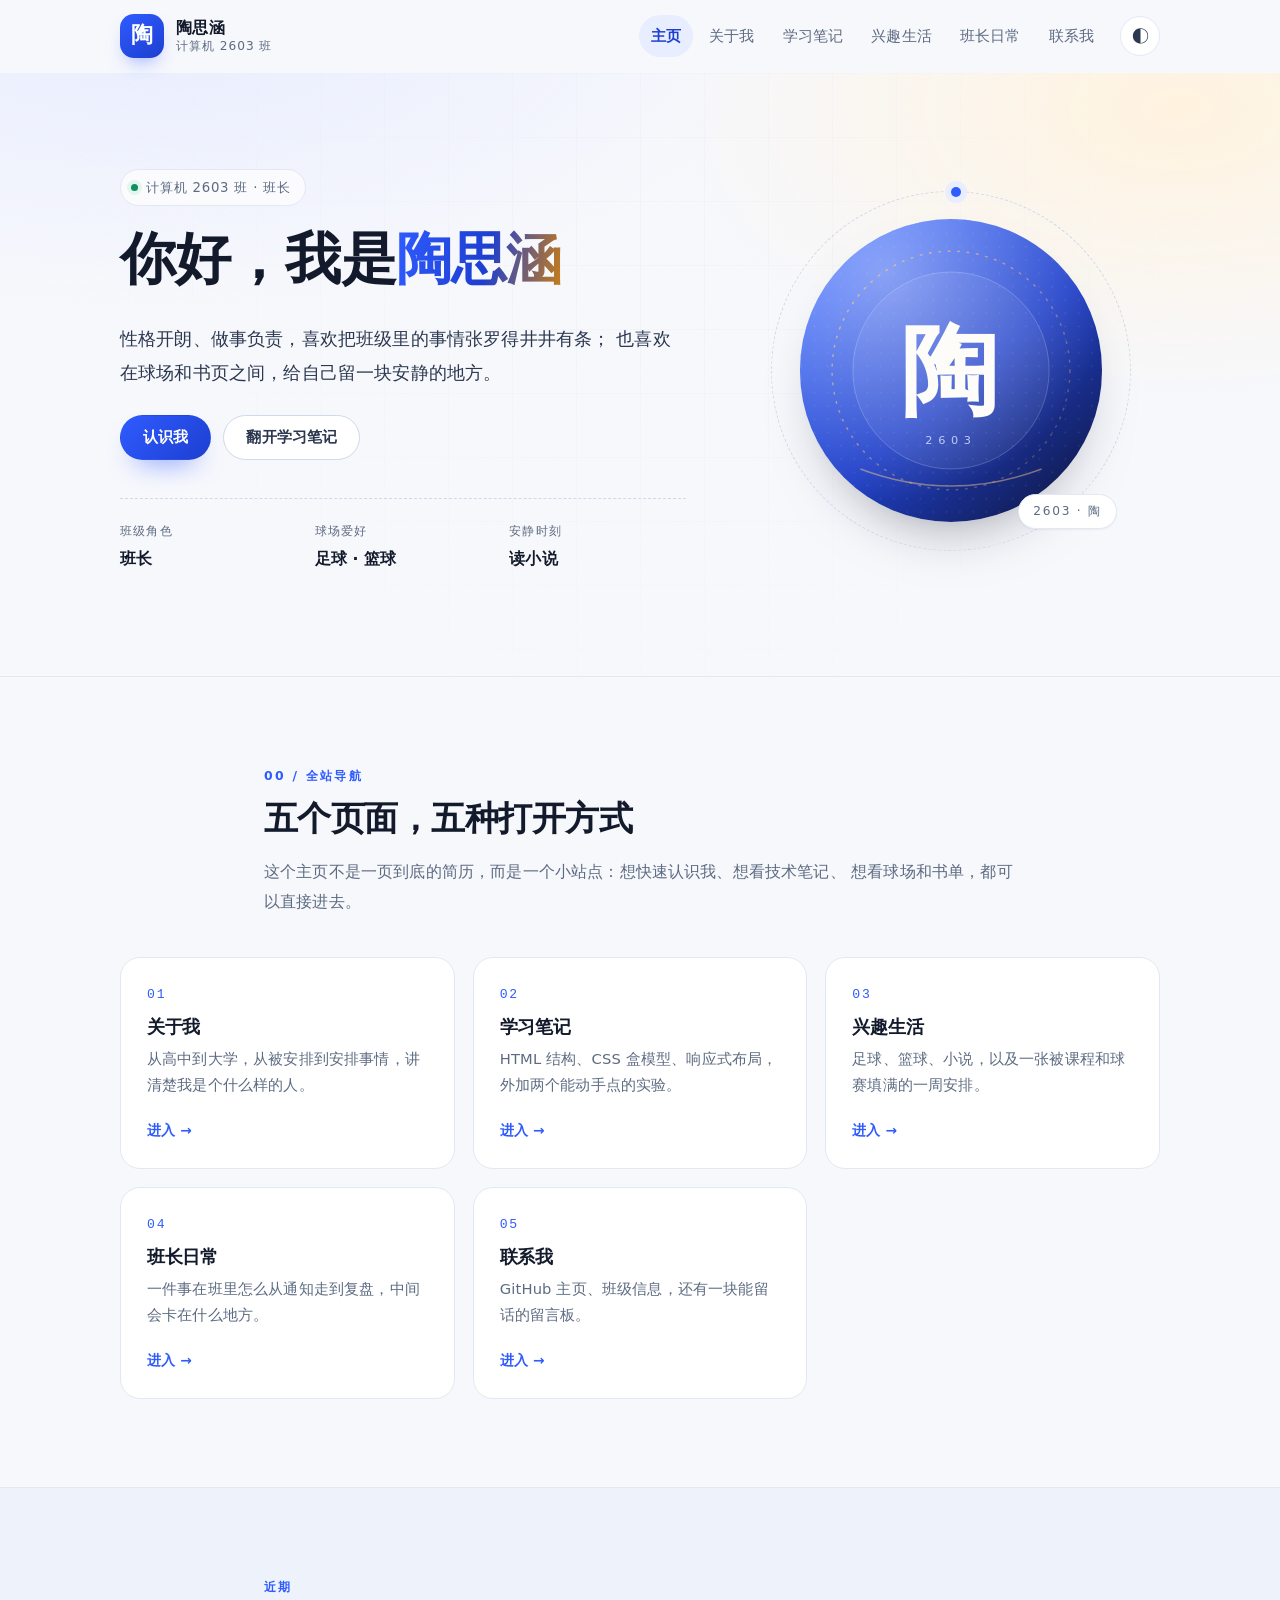
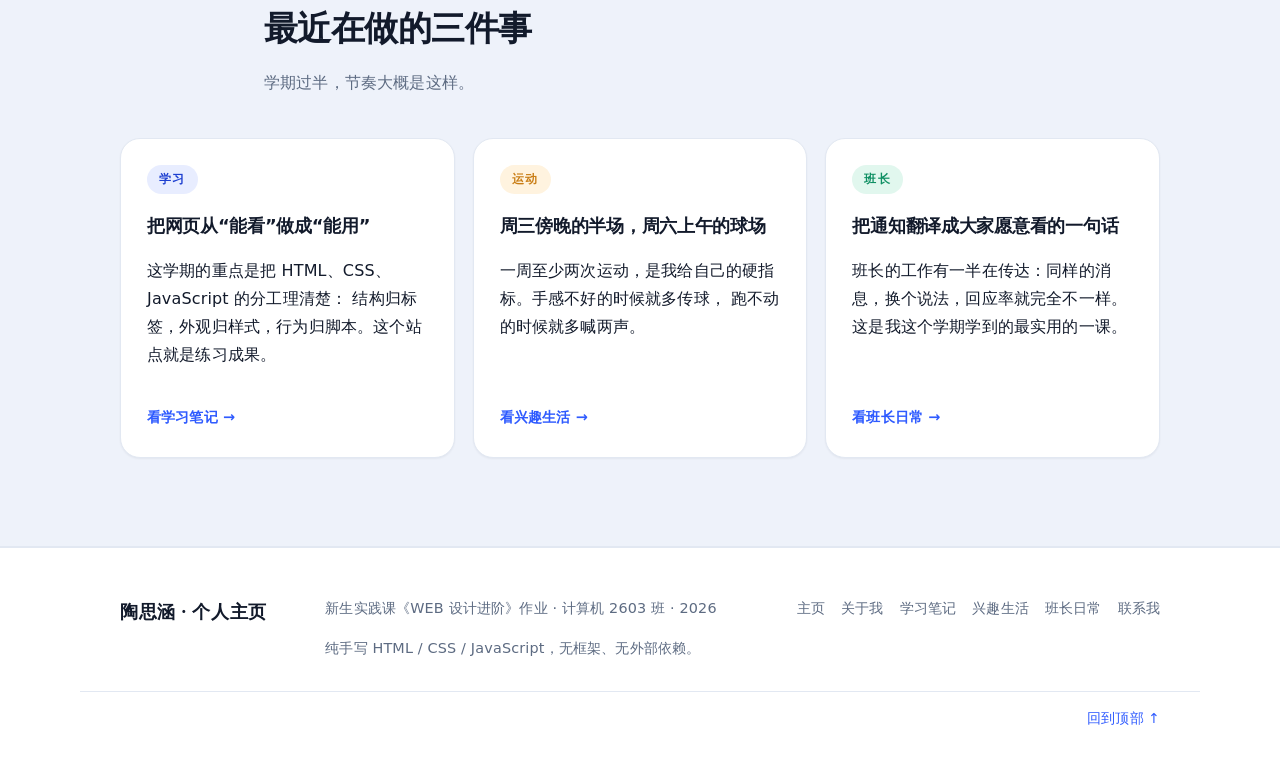
==== commit 8220301e: "扩展为 6 页站点：新增关于我、学习笔记、兴趣生活、班长日常、联系我，补充原创 SVG 插图与页间导航" ====
--- a/index.html
+++ b/index.html
@@ -3,7 +3,7 @@
 <head>
   <meta charset="UTF-8">
   <meta name="viewport" content="width=device-width, initial-scale=1">
-  <meta name="description" content="陶思涵的个人主页：计算机 2603 班班长，喜欢足球、篮球与阅读。用 HTML、CSS 与 JavaScript 从零手写。">
+  <meta name="description" content="陶思涵的个人主页：计算机 2603 班班长，喜欢足球、篮球与阅读。站点共 6 个页面，用 HTML、CSS 与 JavaScript 从零手写。">
   <meta name="author" content="陶思涵">
   <meta name="theme-color" content="#f6f7fb">
   <title>陶思涵 · 个人主页 | 计算机 2603 班</title>
@@ -11,13 +11,13 @@
   <link rel="stylesheet" href="css/style.css">
   <script src="js/main.js" defer></script>
 </head>
-<body>
+<body data-page="home">
   <a class="skip-link" href="#main">跳到主要内容</a>
 
   <!-- ============ 页头：品牌、导航、主题切换 ============ -->
   <header class="site-header" id="top">
     <div class="header-inner">
-      <a class="brand" href="#top">
+      <a class="brand" href="index.html">
         <span class="brand__mark" aria-hidden="true">陶</span>
         <span class="brand__text">
           <strong>陶思涵</strong>
@@ -32,12 +32,12 @@
 
       <nav class="site-nav" id="primary-nav" aria-label="主导航">
         <ul>
-          <li><a href="#about">关于我</a></li>
-          <li><a href="#skills">学习与技能</a></li>
-          <li><a href="#interests">兴趣爱好</a></li>
-          <li><a href="#duty">班长日常</a></li>
-          <li><a href="#lab">互动实验</a></li>
-          <li><a href="#contact">联系我</a></li>
+          <li><a href="index.html" class="is-active" aria-current="page">主页</a></li>
+          <li><a href="about.html">关于我</a></li>
+          <li><a href="study.html">学习笔记</a></li>
+          <li><a href="life.html">兴趣生活</a></li>
+          <li><a href="duty.html">班长日常</a></li>
+          <li><a href="contact.html">联系我</a></li>
         </ul>
       </nav>
 
@@ -66,8 +66,8 @@
             也喜欢在球场和书页之间，给自己留一块安静的地方。
           </p>
           <div class="hero__actions">
-            <a class="btn btn--primary" href="#about">认识我</a>
-            <a class="btn btn--ghost" href="#lab">打个招呼</a>
+            <a class="btn btn--primary" href="about.html">认识我</a>
+            <a class="btn btn--ghost" href="study.html">翻开学习笔记</a>
           </div>
           <dl class="hero__stats">
             <div>
@@ -94,327 +94,87 @@
       </div>
     </section>
 
-    <!-- ============ 关于我 ============ -->
-    <section class="section" id="about" aria-labelledby="about-title">
+    <!-- ============ 全站入口 ============ -->
+    <section class="section" id="explore" aria-labelledby="explore-title">
       <header class="section__head reveal">
-        <p class="section__index">01 / 关于我</p>
-        <h2 id="about-title">把“负责”两个字，做成本能</h2>
+        <p class="section__index">00 / 全站导航</p>
+        <h2 id="explore-title">五个页面，五种打开方式</h2>
         <p class="section__desc">
-          我是计算机 2603 班的陶思涵。开朗不是嗓门大，而是遇事先站出来；
-          负责也不是口号，而是每一件小事都有人跟进到底。
+          这个主页不是一页到底的简历，而是一个小站点：想快速认识我、想看技术笔记、
+          想看球场和书单，都可以直接进去。
         </p>
       </header>
 
-      <div class="about-grid">
-        <article class="card card--intro reveal">
-          <h3>我是谁</h3>
-          <p class="lede">
-            一个把班级事务和球场约战都排进日程表的计算机专业新生。
-          </p>
+      <div class="entry-grid">
+        <a class="entry-card reveal" href="about.html">
+          <span class="entry-card__no">01</span>
+          <h3>关于我</h3>
+          <p>从高中到大学，从被安排到安排事情，讲清楚我是个什么样的人。</p>
+          <span class="entry-card__go" aria-hidden="true">进入 →</span>
+        </a>
+        <a class="entry-card reveal" href="study.html">
+          <span class="entry-card__no">02</span>
+          <h3>学习笔记</h3>
+          <p>HTML 结构、CSS 盒模型、响应式布局，外加两个能动手点的实验。</p>
+          <span class="entry-card__go" aria-hidden="true">进入 →</span>
+        </a>
+        <a class="entry-card reveal" href="life.html">
+          <span class="entry-card__no">03</span>
+          <h3>兴趣生活</h3>
+          <p>足球、篮球、小说，以及一张被课程和球赛填满的一周安排。</p>
+          <span class="entry-card__go" aria-hidden="true">进入 →</span>
+        </a>
+        <a class="entry-card reveal" href="duty.html">
+          <span class="entry-card__no">04</span>
+          <h3>班长日常</h3>
+          <p>一件事在班里怎么从通知走到复盘，中间会卡在什么地方。</p>
+          <span class="entry-card__go" aria-hidden="true">进入 →</span>
+        </a>
+        <a class="entry-card reveal" href="contact.html">
+          <span class="entry-card__no">05</span>
+          <h3>联系我</h3>
+          <p>GitHub 主页、班级信息，还有一块能留话的留言板。</p>
+          <span class="entry-card__go" aria-hidden="true">进入 →</span>
+        </a>
+      </div>
+    </section>
+
+    <!-- ============ 最近在做 ============ -->
+    <section class="section section--tint" id="now" aria-labelledby="now-title">
+      <header class="section__head reveal">
+        <p class="section__index">近期</p>
+        <h2 id="now-title">最近在做的三件事</h2>
+        <p class="section__desc">学期过半，节奏大概是这样。</p>
+      </header>
+
+      <div class="now-grid">
+        <article class="card reveal">
+          <p class="card__tag">学习</p>
+          <h3>把网页从“能看”做成“能用”</h3>
           <p>
-            刚进大学时，我以为“班长”就是传话的人。真正做起来才发现，
-            它更像一个项目经理：要把通知拆成大家看得懂的一句话，
-            要在截止时间前把材料收齐，也要在有人掉队时悄悄补上一把。
-          </p>
+            这学期的重点是把 HTML、CSS、JavaScript 的分工理清楚：
+            结构归标签，外观归样式，行为归脚本。这个站点就是练习成果。
+          </p>
+          <p class="card__link"><a href="study.html">看学习笔记 →</a></p>
+        </article>
+        <article class="card reveal">
+          <p class="card__tag card__tag--alt">运动</p>
+          <h3>周三傍晚的半场，周六上午的球场</h3>
           <p>
-            我喜欢和人打交道，也喜欢把事情做成。这两件事听起来不一样，
-            但在我这里常常是同一件事——先听懂别人要什么，再把路铺好。
-          </p>
-          <p class="inherit-note">
-            这段话没有单独设置颜色，它继承自父级卡片。
-          </p>
+            一周至少两次运动，是我给自己的硬指标。手感不好的时候就多传球，
+            跑不动的时候就多喊两声。
+          </p>
+          <p class="card__link"><a href="life.html">看兴趣生活 →</a></p>
         </article>
-
-        <aside class="card card--facts reveal" aria-labelledby="facts-title">
-          <h3 id="facts-title">基本信息</h3>
-          <dl class="facts">
-            <div><dt>姓名</dt><dd>陶思涵</dd></div>
-            <div><dt>班级</dt><dd>计算机 2603 班</dd></div>
-            <div><dt>担任</dt><dd>班长</dd></div>
-            <div><dt>性格</dt><dd>开朗 · 负责 · 好社交</dd></div>
-            <div><dt>运动</dt><dd>足球、篮球</dd></div>
-            <div><dt>阅读</dt><dd>各类小说</dd></div>
-            <div><dt>正在学</dt><dd>HTML · CSS · JavaScript</dd></div>
-          </dl>
-          <p class="facts__note">
-            想认识更多，可以看看我的
-            <a href="#skills">学习计划</a>，或者直接到<a href="#lab">互动区</a>留句话。
-          </p>
-        </aside>
-      </div>
-    </section>
-
-    <!-- ============ 学习与技能 ============ -->
-    <section class="section section--tint" id="skills" aria-labelledby="skills-title">
-      <header class="section__head reveal">
-        <p class="section__index">02 / 学习与技能</p>
-        <h2 id="skills-title">这门课，我这样拆成三步</h2>
-        <p class="section__desc">
-          HTML 负责结构与含义，CSS 负责外观与布局，JavaScript 负责行为。
-          下面三张卡片，就是我这一学期的主要抓手。
-        </p>
-      </header>
-
-      <div class="skill-cards">
-        <article class="card card--skill reveal">
-          <span class="card__tag">结构</span>
-          <h3>HTML：语义化组织内容</h3>
+        <article class="card reveal">
+          <p class="card__tag card__tag--third">班长</p>
+          <h3>把通知翻译成大家愿意看的一句话</h3>
           <p>
-            用 header、nav、main、section、article、footer 把页面分区，
-            标题按 h1 → h3 逐级递进，图片补齐 alt，表单绑定 label。
-          </p>
-          <ul class="check-list">
-            <li>语义标签替代满屏 div</li>
-            <li>一份标题层级，一种阅读顺序</li>
-            <li>键盘与读屏也能走完全页</li>
-          </ul>
+            班长的工作有一半在传达：同样的消息，换个说法，回应率就完全不一样。
+            这是我这个学期学到的最实用的一课。
+          </p>
+          <p class="card__link"><a href="duty.html">看班长日常 →</a></p>
         </article>
-
-        <article class="card card--skill reveal">
-          <span class="card__tag card__tag--alt">外观</span>
-          <h3>CSS：选择器、盒模型与布局</h3>
-          <p>
-            类选择器与 id 选择器控制优先级，颜色可以继承；
-            box-sizing 决定宽度的算法；Flexbox 排一维，Grid 排二维，
-            媒体查询让布局随视口变形。
-          </p>
-          <ul class="check-list">
-            <li>640px 两列，960px 三列</li>
-            <li>间距用 gap，宽度用 minmax</li>
-            <li>深色模式只换变量，不重写样式</li>
-          </ul>
-        </article>
-
-        <article class="card card--skill reveal">
-          <span class="card__tag card__tag--third">行为</span>
-          <h3>JavaScript：事件与 DOM</h3>
-          <p>
-            用 querySelector 找到节点，用 addEventListener 监听点击与输入，
-            再用 textContent、classList、setAttribute 把变化写回页面。
-          </p>
-          <ul class="check-list">
-            <li>点击按钮，文字与样式同时变</li>
-            <li>表单先校验，再渲染新内容</li>
-            <li>主题与留言存进 localStorage</li>
-          </ul>
-        </article>
-      </div>
-
-      <div class="skills-panel reveal">
-        <div class="skills-panel__meters">
-          <h3>学习进度（自评）</h3>
-          <div class="meter">
-            <div class="meter__label"><span>HTML 语义与结构</span><span>85%</span></div>
-            <div class="meter__track"><div class="meter__bar" style="--value: 85%"></div></div>
-          </div>
-          <div class="meter">
-            <div class="meter__label"><span>CSS 布局与响应式</span><span>78%</span></div>
-            <div class="meter__track"><div class="meter__bar" style="--value: 78%"></div></div>
-          </div>
-          <div class="meter">
-            <div class="meter__label"><span>JavaScript 与 DOM</span><span>70%</span></div>
-            <div class="meter__track"><div class="meter__bar" style="--value: 70%"></div></div>
-          </div>
-          <div class="meter">
-            <div class="meter__label"><span>开发者工具调试</span><span>66%</span></div>
-            <div class="meter__track"><div class="meter__bar" style="--value: 66%"></div></div>
-          </div>
-        </div>
-
-        <div class="skills-panel__plan">
-          <h3>本学期计划</h3>
-          <ol class="timeline">
-            <li>
-              <span class="timeline__when">9 月</span>
-              <p>补齐 HTML 与 CSS 基础，能独立写出一个静态页面。</p>
-            </li>
-            <li>
-              <span class="timeline__when">10 月</span>
-              <p>吃透盒模型、Flexbox 与 Grid，做一次响应式改造。</p>
-            </li>
-            <li>
-              <span class="timeline__when">11 月</span>
-              <p>用 JavaScript 给页面加交互，学会在控制台定位问题。</p>
-            </li>
-            <li>
-              <span class="timeline__when">12 月</span>
-              <p>把个人主页部署到 GitHub Pages，持续更新作品。</p>
-            </li>
-          </ol>
-        </div>
-      </div>
-    </section>
-
-    <!-- ============ 兴趣爱好 ============ -->
-    <section class="section" id="interests" aria-labelledby="interests-title">
-      <header class="section__head reveal">
-        <p class="section__index">03 / 兴趣爱好</p>
-        <h2 id="interests-title">球场、书页，和一群人</h2>
-        <p class="section__desc">
-          运动让我保持精力，小说让我保留想象力，社交让我知道事情该找谁一起做。
-        </p>
-      </header>
-
-      <div class="interest-grid">
-        <article class="interest reveal">
-          <span class="interest__icon" aria-hidden="true">⚽</span>
-          <h3>足球</h3>
-          <p>喜欢跑动的感觉。边路拿球、抬头找人，团队配合比个人表演更好看。</p>
-          <p class="interest__meta">周末约球 · 边前卫</p>
-        </article>
-        <article class="interest reveal">
-          <span class="interest__icon" aria-hidden="true">🏀</span>
-          <h3>篮球</h3>
-          <p>下课后的半场最解压。投篮手感不好的时候，就多传球、多防守。</p>
-          <p class="interest__meta">班级联赛 · 后卫</p>
-        </article>
-        <article class="interest reveal">
-          <span class="interest__icon" aria-hidden="true">📖</span>
-          <h3>阅读</h3>
-          <p>各类小说都读：科幻看设定，悬疑看结构，现实题材看人怎么选。</p>
-          <p class="interest__meta">睡前半小时 · 纸质优先</p>
-        </article>
-        <article class="interest reveal">
-          <span class="interest__icon" aria-hidden="true">🤝</span>
-          <h3>社交</h3>
-          <p>喜欢把不同圈子的人凑到一起。组织一次活动，比认识十个人更有成就感。</p>
-          <p class="interest__meta">班级活动 · 组局担当</p>
-        </article>
-      </div>
-    </section>
-
-    <!-- ============ 班长日常 ============ -->
-    <section class="section section--tint" id="duty" aria-labelledby="duty-title">
-      <header class="section__head reveal">
-        <p class="section__index">04 / 班长日常</p>
-        <h2 id="duty-title">班长不是头衔，是接口</h2>
-        <p class="section__desc">
-          老师、同学、社团、教务，四边的信息在我这里汇合，再由我翻译成大家愿意看的样子。
-        </p>
-      </header>
-
-      <div class="duty-grid">
-        <blockquote class="quote reveal">
-          <p>“事情交给我，就不用再有人惦记第二遍。”</p>
-          <footer>—— 我给自己定的班长标准</footer>
-        </blockquote>
-
-        <ul class="duty-list reveal">
-          <li>
-            <h3>传达与提醒</h3>
-            <p>把通知拆成“谁、什么时候、做什么”，重要节点提前一天再提醒一次。</p>
-          </li>
-          <li>
-            <h3>组织与协调</h3>
-            <p>班级活动先定时间地点，再分工；球赛、聚餐、志愿活动都按这个流程走。</p>
-          </li>
-          <li>
-            <h3>跟进与兜底</h3>
-            <p>材料收不齐就一对一问原因，有人掉队就补位，不让任何一个人掉队。</p>
-          </li>
-        </ul>
-      </div>
-    </section>
-
-    <!-- ============ 互动实验区 ============ -->
-    <section class="section" id="lab" aria-labelledby="lab-title">
-      <header class="section__head reveal">
-        <p class="section__index">05 / 互动实验</p>
-        <h2 id="lab-title">HTML、CSS、JavaScript 在这里碰面</h2>
-        <p class="section__desc">
-          下面四块内容都是真的在跑：点击、输入、切换，都能看到 DOM 的变化。
-          刷新页面后，除主题和留言外都会回到初始状态。
-        </p>
-      </header>
-
-      <div class="lab-grid">
-        <!-- 实验一：事件与 DOM -->
-        <article class="card lab-card reveal">
-          <h3>实验一 · 点击按钮，修改 DOM</h3>
-          <p class="lab-card__hint">
-            按钮监听 click 事件，回调里修改 textContent、title 属性，并用 classList 切换高亮类。
-          </p>
-          <div class="demo-actions">
-            <button class="btn btn--primary" id="hello-btn" type="button">打个招呼</button>
-            <button class="btn btn--ghost" id="reset-hello" type="button">重置</button>
-          </div>
-          <p class="message" id="message" aria-live="polite">等待点击</p>
-          <p class="lab-card__meta">已点击 <span id="click-count">0</span> 次</p>
-        </article>
-
-        <!-- 实验二：盒模型 -->
-        <article class="card lab-card reveal">
-          <h3>实验二 · 盒模型换算</h3>
-          <p class="lab-card__hint">
-            内容宽 300px、左右内边距各 20px、左右边框各 2px。
-            切换 box-sizing，看外沿宽度的实际变化。
-          </p>
-          <div class="box-stage">
-            <div class="box-demo" id="box-demo">宽 300px · padding 20px · border 2px</div>
-          </div>
-          <div class="demo-actions">
-            <button class="btn btn--primary" id="box-toggle" type="button" aria-pressed="false">
-              切换为 border-box
-            </button>
-          </div>
-          <p class="lab-card__meta">
-            实测外沿宽度：<strong id="box-width">—</strong>
-          </p>
-        </article>
-
-        <!-- 实验三：表单校验与渲染 -->
-        <article class="card lab-card lab-card--wide reveal">
-          <h3>实验三 · 留言板（校验 + 渲染 + 本地存储）</h3>
-          <p class="lab-card__hint">
-            称呼与留言都会先做非空与长度校验；通过后创建节点插入列表，
-            同时写入 localStorage，刷新后仍然保留。
-          </p>
-          <form class="guest-form" id="guest-form" novalidate>
-            <div class="field">
-              <label for="guest-name">你的称呼</label>
-              <input id="guest-name" name="name" type="text" maxlength="12"
-                     placeholder="例如：隔壁班的同学" autocomplete="nickname">
-            </div>
-            <div class="field field--grow">
-              <label for="guest-message">想说的话</label>
-              <input id="guest-message" name="message" type="text" maxlength="60"
-                     placeholder="一句话就好，比如「球场见」">
-            </div>
-            <button class="btn btn--primary" type="submit">发布留言</button>
-          </form>
-          <p class="form-error" id="form-error" role="alert" hidden></p>
-          <ul class="guest-list" id="guest-list" aria-live="polite"></ul>
-          <p class="lab-card__meta" id="guest-empty">还没有留言，来写第一条吧。</p>
-        </article>
-      </div>
-    </section>
-
-    <!-- ============ 联系我 ============ -->
-    <section class="section section--tint" id="contact" aria-labelledby="contact-title">
-      <header class="section__head reveal">
-        <p class="section__index">06 / 联系我</p>
-        <h2 id="contact-title">想聊球、聊书，或者聊班级的事</h2>
-        <p class="section__desc">
-          比赛约人、书单交换、班级协作，都可以直接找我。回复不一定最快，但一定会有回复。
-        </p>
-      </header>
-
-      <div class="contact-grid">
-        <a class="contact-card reveal" href="https://github.com/JACKT5418818845" target="_blank" rel="noopener noreferrer">
-          <span class="contact-card__label">GitHub</span>
-          <strong>JACKT5418818845</strong>
-          <span class="contact-card__note">这个主页的源码就放在这里 ↗</span>
-        </a>
-        <a class="contact-card reveal" href="#lab">
-          <span class="contact-card__label">留言板</span>
-          <strong>在页面里留一句话</strong>
-          <span class="contact-card__note">保存在你自己的浏览器里</span>
-        </a>
-        <div class="contact-card contact-card--static reveal">
-          <span class="contact-card__label">班级</span>
-          <strong>计算机 2603 班</strong>
-          <span class="contact-card__note">班长 · 陶思涵</span>
-        </div>
       </div>
     </section>
   </main>
@@ -422,30 +182,20 @@
   <!-- ============ 页脚 ============ -->
   <footer class="site-footer">
     <div class="footer-inner">
-      <p class="footer-brand">陶思涵 · 个人主页</p>
-      <p class="footer-meta">
-        新生实践课《WEB 设计进阶》作业 ·
-        计算机 2603 班 ·
-        <span id="year">2026</span>
-      </p>
-      <p class="footer-meta">
-        纯手写 HTML / CSS / JavaScript，无框架、无外部依赖。
-      </p>
+      <div class="footer-about">
+        <p class="footer-brand">陶思涵 · 个人主页</p>
+        <p class="footer-meta">新生实践课《WEB 设计进阶》作业 · 计算机 2603 班 · <span id="year">2026</span></p>
+        <p class="footer-meta">纯手写 HTML / CSS / JavaScript，无框架、无外部依赖。</p>
+      </div>
+      <nav class="footer-nav" aria-label="页脚导航">
+        <a href="index.html">主页</a>
+        <a href="about.html">关于我</a>
+        <a href="study.html">学习笔记</a>
+        <a href="life.html">兴趣生活</a>
+        <a href="duty.html">班长日常</a>
+        <a href="contact.html">联系我</a>
+      </nav>
     </div>
-
-    <details class="impl-notes">
-      <summary>本页实现要点（点击展开）</summary>
-      <ol>
-        <li>语义结构：header / nav / main / section / article / aside / footer，标题按 h1 → h3 递减。</li>
-        <li>样式与继承：外链 CSS，:root 变量统一色板；.card--intro 的段落不设 color，继承父级。</li>
-        <li>盒模型：实验二的盒子可在 content-box 与 border-box 间切换，宽度由 JS 实测。</li>
-        <li>布局：页头用 Flexbox，卡片区用 Grid，640px 两列、960px 三列。</li>
-        <li>交互：点击、输入、提交、滚动都会触发 JS，DOM 通过 textContent / classList / setAttribute / createElement 更新。</li>
-        <li>持久化：主题与留言写入 localStorage，刷新后恢复。</li>
-        <li>可访问性：跳转链接、可见焦点、aria-expanded / aria-live、prefers-reduced-motion。</li>
-      </ol>
-    </details>
-
     <p class="footer-top"><a href="#top">回到顶部 ↑</a></p>
   </footer>
 </body>
--- a/css/style.css
+++ b/css/style.css
@@ -1501,3 +1501,756 @@
     break-inside: avoid;
   }
 }
+
+/* ==========================================================================
+   15. 子页面组件（6 页站点新增）
+   ========================================================================== */
+
+.visually-hidden {
+  position: absolute;
+  width: 1px;
+  height: 1px;
+  margin: -1px;
+  padding: 0;
+  overflow: hidden;
+  clip: rect(0 0 0 0);
+  white-space: nowrap;
+  border: 0;
+}
+
+/* ---------- 面包屑与子页头 ---------- */
+.breadcrumb {
+  display: flex;
+  flex-wrap: wrap;
+  align-items: center;
+  gap: 8px;
+  max-width: var(--max);
+  margin: 0 auto;
+  padding: 22px var(--gutter) 0;
+  color: var(--muted);
+  font-size: 0.82rem;
+  letter-spacing: 0.04em;
+}
+
+.breadcrumb a {
+  color: var(--muted);
+  text-decoration: none;
+}
+
+.breadcrumb a:hover {
+  color: var(--accent);
+}
+
+.page-hero {
+  max-width: var(--max);
+  margin: 0 auto;
+  padding: 28px var(--gutter) 8px;
+}
+
+.page-hero h1 {
+  font-size: clamp(1.95rem, 1.2rem + 2.6vw, 3rem);
+  margin-bottom: 0.35em;
+}
+
+.page-hero__lead {
+  max-width: 46rem;
+  margin: 0;
+  color: var(--ink-soft);
+  font-size: clamp(1rem, 0.95rem + 0.35vw, 1.12rem);
+  line-height: 1.9;
+}
+
+/* ---------- 图文两栏 ---------- */
+.two-col {
+  display: grid;
+  grid-template-columns: minmax(0, 1fr);
+  gap: 28px;
+  align-items: center;
+}
+
+.two-col--text {
+  align-items: start;
+  margin-top: 32px;
+}
+
+.prose h2 {
+  margin-bottom: 0.6em;
+}
+
+.prose p {
+  color: var(--muted);
+  line-height: 1.9;
+}
+
+.prose strong {
+  color: var(--ink-soft);
+}
+
+.figure {
+  margin: 0;
+  padding: 12px;
+  border: 1px solid var(--line);
+  border-radius: var(--radius);
+  background: var(--surface);
+  box-shadow: var(--shadow-sm);
+}
+
+.figure img {
+  width: 100%;
+  border: 1px solid var(--line);
+  border-radius: 14px;
+  background: var(--surface-soft);
+}
+
+.figure figcaption {
+  padding: 10px 6px 2px;
+  color: var(--muted);
+  font-size: 0.82rem;
+  line-height: 1.7;
+}
+
+.figure--wide {
+  max-width: 880px;
+  margin-inline: auto;
+}
+
+/* ---------- 知识块 ---------- */
+.knowledge {
+  display: grid;
+  grid-template-columns: minmax(0, 1fr);
+  gap: 28px;
+  align-items: center;
+}
+
+.knowledge__text h2 {
+  margin-bottom: 0.5em;
+}
+
+.knowledge__text p {
+  color: var(--muted);
+  line-height: 1.9;
+}
+
+.knowledge__text code {
+  padding: 1px 6px;
+  border: 1px solid var(--line);
+  border-radius: 6px;
+  background: var(--surface-soft);
+  color: var(--accent-deep);
+  font-family: "JetBrains Mono", Consolas, monospace;
+  font-size: 0.88em;
+  overflow-wrap: anywhere;
+}
+
+.knowledge .check-list {
+  margin: 16px 0 0;
+}
+
+.check-list li strong {
+  color: var(--ink-soft);
+}
+
+.note-hint {
+  padding: 14px 16px;
+  border-left: 3px solid var(--accent);
+  border-radius: 0 12px 12px 0;
+  background: var(--accent-soft);
+  color: var(--accent-deep) !important;
+  font-size: 0.92rem;
+}
+
+.fact-panel {
+  padding: 26px;
+  border: 1px solid var(--line);
+  border-radius: var(--radius);
+  background: var(--surface);
+}
+
+.fact-panel h3 {
+  margin-bottom: 12px;
+}
+
+/* ---------- 首页入口卡 ---------- */
+.entry-grid {
+  display: grid;
+  grid-template-columns: minmax(0, 1fr);
+  gap: 18px;
+}
+
+.entry-card {
+  position: relative;
+  display: flex;
+  flex-direction: column;
+  gap: 8px;
+  padding: 26px;
+  border: 1px solid var(--line);
+  border-radius: var(--radius);
+  background: var(--surface);
+  color: var(--ink);
+  text-decoration: none;
+  overflow: hidden;
+  transition: transform 0.24s ease, border-color 0.24s ease, box-shadow 0.24s ease;
+}
+
+.entry-card::after {
+  content: "";
+  position: absolute;
+  right: -40px;
+  top: -40px;
+  width: 130px;
+  height: 130px;
+  border-radius: 50%;
+  background: radial-gradient(circle, var(--accent-soft), transparent 70%);
+  opacity: 0;
+  transition: opacity 0.25s ease;
+}
+
+.entry-card:hover {
+  transform: translateY(-4px);
+  border-color: var(--accent);
+  box-shadow: var(--shadow-md);
+  color: var(--ink);
+}
+
+.entry-card:hover::after {
+  opacity: 1;
+}
+
+.entry-card__no {
+  color: var(--accent);
+  font-family: "JetBrains Mono", Consolas, monospace;
+  font-size: 0.82rem;
+  letter-spacing: 0.14em;
+}
+
+.entry-card h3 {
+  margin: 0;
+  font-size: 1.15rem;
+}
+
+.entry-card p {
+  margin: 0;
+  color: var(--muted);
+  font-size: 0.92rem;
+}
+
+.entry-card__go {
+  margin-top: auto;
+  padding-top: 12px;
+  color: var(--accent);
+  font-size: 0.86rem;
+  font-weight: 600;
+}
+
+/* ---------- “最近在做” ---------- */
+.now-grid {
+  display: grid;
+  grid-template-columns: minmax(0, 1fr);
+  gap: 18px;
+}
+
+.now-grid .card {
+  display: flex;
+  flex-direction: column;
+  gap: 10px;
+}
+
+.card__link {
+  margin: auto 0 0 !important;
+  padding-top: 8px;
+}
+
+.card__link a {
+  font-size: 0.9rem;
+  font-weight: 600;
+  text-decoration: none;
+}
+
+/* ---------- 关键词 ---------- */
+.trait-grid {
+  display: grid;
+  grid-template-columns: minmax(0, 1fr);
+  gap: 18px;
+}
+
+.trait {
+  padding: 26px;
+  border: 1px solid var(--line);
+  border-radius: var(--radius);
+  background: var(--surface);
+}
+
+.trait__icon {
+  display: inline-grid;
+  place-items: center;
+  width: 44px;
+  height: 44px;
+  margin-bottom: 12px;
+  border-radius: 50%;
+  background: var(--accent-soft);
+  color: var(--accent-deep);
+  font-size: 1.2rem;
+  font-weight: 700;
+}
+
+.trait h3 {
+  margin-bottom: 6px;
+}
+
+.trait p {
+  margin: 0;
+  color: var(--muted);
+  font-size: 0.93rem;
+}
+
+/* ---------- 时间线 ---------- */
+.roadmap {
+  display: grid;
+  gap: 0;
+  max-width: 860px;
+  margin: 0 auto;
+  border-left: 2px solid var(--line);
+  padding-left: 20px;
+}
+
+.roadmap li {
+  position: relative;
+  display: grid;
+  grid-template-columns: minmax(0, 1fr);
+  gap: 4px;
+  padding: 0 0 26px 0;
+}
+
+.roadmap li::before {
+  content: "";
+  position: absolute;
+  left: -27px;
+  top: 7px;
+  width: 12px;
+  height: 12px;
+  border: 2px solid var(--surface);
+  border-radius: 50%;
+  background: var(--accent);
+  box-shadow: 0 0 0 3px var(--accent-soft);
+}
+
+.roadmap li:last-child {
+  padding-bottom: 0;
+}
+
+.roadmap__time {
+  color: var(--accent-deep);
+  font-family: "JetBrains Mono", Consolas, monospace;
+  font-size: 0.8rem;
+  letter-spacing: 0.08em;
+}
+
+.roadmap__body h3 {
+  margin: 2px 0 4px;
+  font-size: 1.05rem;
+}
+
+.roadmap__body p {
+  margin: 0;
+  color: var(--muted);
+  font-size: 0.93rem;
+  line-height: 1.8;
+}
+
+/* ---------- 班长工作流 ---------- */
+.step-grid {
+  display: grid;
+  grid-template-columns: minmax(0, 1fr);
+  gap: 16px;
+  margin-top: 26px;
+}
+
+.step {
+  padding: 22px;
+  border: 1px solid var(--line);
+  border-radius: var(--radius);
+  background: var(--surface);
+}
+
+.step__no {
+  display: inline-block;
+  margin-bottom: 8px;
+  color: var(--amber);
+  font-family: "JetBrains Mono", Consolas, monospace;
+  font-size: 0.82rem;
+  letter-spacing: 0.12em;
+}
+
+.step h3 {
+  margin-bottom: 4px;
+  font-size: 1rem;
+}
+
+.step p {
+  margin: 0;
+  color: var(--muted);
+  font-size: 0.9rem;
+}
+
+/* ---------- 书单 ---------- */
+.book-list {
+  display: grid;
+  gap: 16px;
+  margin-top: 20px;
+}
+
+.book-list li {
+  display: grid;
+  grid-template-columns: 38px minmax(0, 1fr);
+  gap: 12px;
+  padding-top: 14px;
+  border-top: 1px solid var(--line);
+}
+
+.book-list__no {
+  color: var(--accent);
+  font-family: "JetBrains Mono", Consolas, monospace;
+  font-size: 0.82rem;
+  padding-top: 3px;
+}
+
+.book-list strong {
+  display: inline-block;
+  margin-right: 8px;
+  color: var(--ink);
+  font-size: 1rem;
+}
+
+.book-list span {
+  color: var(--muted);
+  font-size: 0.82rem;
+}
+
+.book-list p {
+  margin: 4px 0 0;
+  color: var(--muted);
+  font-size: 0.9rem;
+  line-height: 1.75;
+}
+
+/* ---------- 表格 ---------- */
+.table-wrap {
+  overflow-x: auto;
+  border: 1px solid var(--line);
+  border-radius: var(--radius);
+  background: var(--surface);
+}
+
+.schedule {
+  width: 100%;
+  min-width: 560px;
+  border-collapse: collapse;
+  font-size: 0.92rem;
+}
+
+.schedule caption {
+  padding: 16px 20px 6px;
+  color: var(--muted);
+  font-size: 0.84rem;
+  text-align: left;
+  letter-spacing: 0.04em;
+}
+
+.schedule th,
+.schedule td {
+  padding: 13px 18px;
+  border-bottom: 1px solid var(--line);
+  text-align: left;
+  vertical-align: top;
+}
+
+.schedule thead th {
+  background: var(--bg-tint);
+  color: var(--ink-soft);
+  font-size: 0.84rem;
+  letter-spacing: 0.06em;
+  white-space: nowrap;
+}
+
+.schedule tbody th {
+  color: var(--ink);
+  font-weight: 600;
+  white-space: nowrap;
+}
+
+.schedule tbody td {
+  color: var(--muted);
+}
+
+.schedule tbody tr:last-child th,
+.schedule tbody tr:last-child td {
+  border-bottom: none;
+}
+
+.schedule tbody tr:hover td,
+.schedule tbody tr:hover th {
+  background: color-mix(in srgb, var(--accent-soft) 45%, transparent);
+}
+
+/* ---------- 常见问题 ---------- */
+.faq {
+  max-width: 760px;
+  margin: 40px auto 0;
+}
+
+.faq h2 {
+  margin-bottom: 18px;
+}
+
+.faq details {
+  border-bottom: 1px solid var(--line);
+  padding: 14px 0;
+}
+
+.faq summary {
+  cursor: pointer;
+  color: var(--ink-soft);
+  font-weight: 600;
+}
+
+.faq summary::marker {
+  color: var(--accent);
+}
+
+.faq details p {
+  margin: 10px 0 0;
+  color: var(--muted);
+  font-size: 0.93rem;
+  line-height: 1.85;
+}
+
+/* ---------- 联系页补充 ---------- */
+.notes-grid {
+  display: grid;
+  grid-template-columns: minmax(0, 1fr);
+  gap: 16px;
+  margin-top: 26px;
+}
+
+.note-card {
+  padding: 22px;
+  border: 1px dashed var(--line-strong);
+  border-radius: var(--radius);
+  background: var(--surface-soft);
+}
+
+.note-card h3 {
+  margin-bottom: 6px;
+  font-size: 1rem;
+}
+
+.note-card p {
+  margin: 0;
+  color: var(--muted);
+  font-size: 0.9rem;
+  line-height: 1.8;
+}
+
+/* ---------- 翻页 ---------- */
+.pager {
+  display: flex;
+  flex-wrap: wrap;
+  justify-content: space-between;
+  gap: 14px;
+  max-width: var(--max);
+  margin: 0 auto;
+  padding: 32px var(--gutter) 56px;
+  border-top: 1px solid var(--line);
+}
+
+.pager__link {
+  display: flex;
+  flex-direction: column;
+  gap: 2px;
+  min-width: 160px;
+  padding: 16px 20px;
+  border: 1px solid var(--line);
+  border-radius: 16px;
+  background: var(--surface);
+  color: var(--ink);
+  text-decoration: none;
+  transition: border-color 0.2s ease, transform 0.2s ease;
+}
+
+.pager__link:hover {
+  border-color: var(--accent);
+  transform: translateY(-2px);
+  color: var(--ink);
+}
+
+.pager__link span {
+  color: var(--muted);
+  font-size: 0.76rem;
+  letter-spacing: 0.1em;
+}
+
+.pager__link strong {
+  color: var(--accent);
+  font-size: 0.98rem;
+}
+
+.pager__link--next {
+  text-align: right;
+  margin-left: auto;
+}
+
+/* ---------- 页脚导航 ---------- */
+.footer-about {
+  display: grid;
+  gap: 2px;
+}
+
+.footer-nav {
+  display: flex;
+  flex-wrap: wrap;
+  gap: 8px 16px;
+  align-content: start;
+}
+
+.footer-nav a {
+  color: var(--muted);
+  font-size: 0.86rem;
+  text-decoration: none;
+}
+
+.footer-nav a:hover {
+  color: var(--accent);
+}
+
+.footer-meta {
+  text-align: left;
+}
+
+/* ---------- 子页面响应式 ---------- */
+@media (min-width: 640px) {
+  .entry-grid,
+  .now-grid,
+  .trait-grid,
+  .step-grid,
+  .notes-grid,
+  .two-col {
+    grid-template-columns: repeat(2, minmax(0, 1fr));
+  }
+
+  .step-grid {
+    grid-template-columns: repeat(2, minmax(0, 1fr));
+  }
+
+  .roadmap li {
+    grid-template-columns: 92px minmax(0, 1fr);
+    gap: 12px;
+    align-items: start;
+  }
+
+  .roadmap__time {
+    padding-top: 3px;
+    text-align: right;
+  }
+
+  .roadmap li::before {
+    left: -27px;
+    top: 6px;
+  }
+}
+
+@media (min-width: 960px) {
+  .page-hero {
+    padding-top: 36px;
+  }
+
+  .knowledge {
+    grid-template-columns: minmax(0, 1.02fr) minmax(0, 0.98fr);
+    gap: 48px;
+  }
+
+  .knowledge--reverse .figure {
+    order: -1;
+  }
+
+  .entry-grid {
+    grid-template-columns: repeat(3, minmax(0, 1fr));
+  }
+
+  .now-grid,
+  .trait-grid {
+    grid-template-columns: repeat(3, minmax(0, 1fr));
+  }
+
+  .step-grid {
+    grid-template-columns: repeat(4, minmax(0, 1fr));
+  }
+
+  .notes-grid {
+    grid-template-columns: repeat(3, minmax(0, 1fr));
+  }
+
+  .two-col {
+    grid-template-columns: minmax(0, 1.15fr) minmax(0, 0.85fr);
+    gap: 44px;
+  }
+
+  .two-col--text {
+    grid-template-columns: minmax(0, 1.3fr) minmax(0, 0.7fr);
+  }
+
+  .footer-inner {
+    grid-template-columns: minmax(0, 1fr) auto;
+    align-items: start;
+  }
+}
+
+@media (max-width: 639px) {
+  .pager {
+    flex-direction: column;
+  }
+
+  .pager__link--next {
+    margin-left: 0;
+    text-align: left;
+  }
+}
+
+.table-hint {
+  display: none;
+  margin: 0 0 10px;
+  color: var(--muted);
+  font-size: 0.8rem;
+}
+
+@media (max-width: 639px) {
+  .table-hint {
+    display: block;
+  }
+}
+
+.link-list {
+  margin-top: 30px;
+  padding-top: 22px;
+  border-top: 1px solid var(--line);
+}
+
+.link-list h3 {
+  margin-bottom: 12px;
+  color: var(--muted);
+  font-size: 1rem;
+  letter-spacing: 0.04em;
+}
+
+.link-list ul {
+  display: grid;
+  grid-template-columns: repeat(auto-fit, minmax(200px, 1fr));
+  gap: 8px 20px;
+}
+
+.link-list a {
+  font-size: 0.9rem;
+}
+
+#guest-empty {
+  margin-top: 12px;
+}
